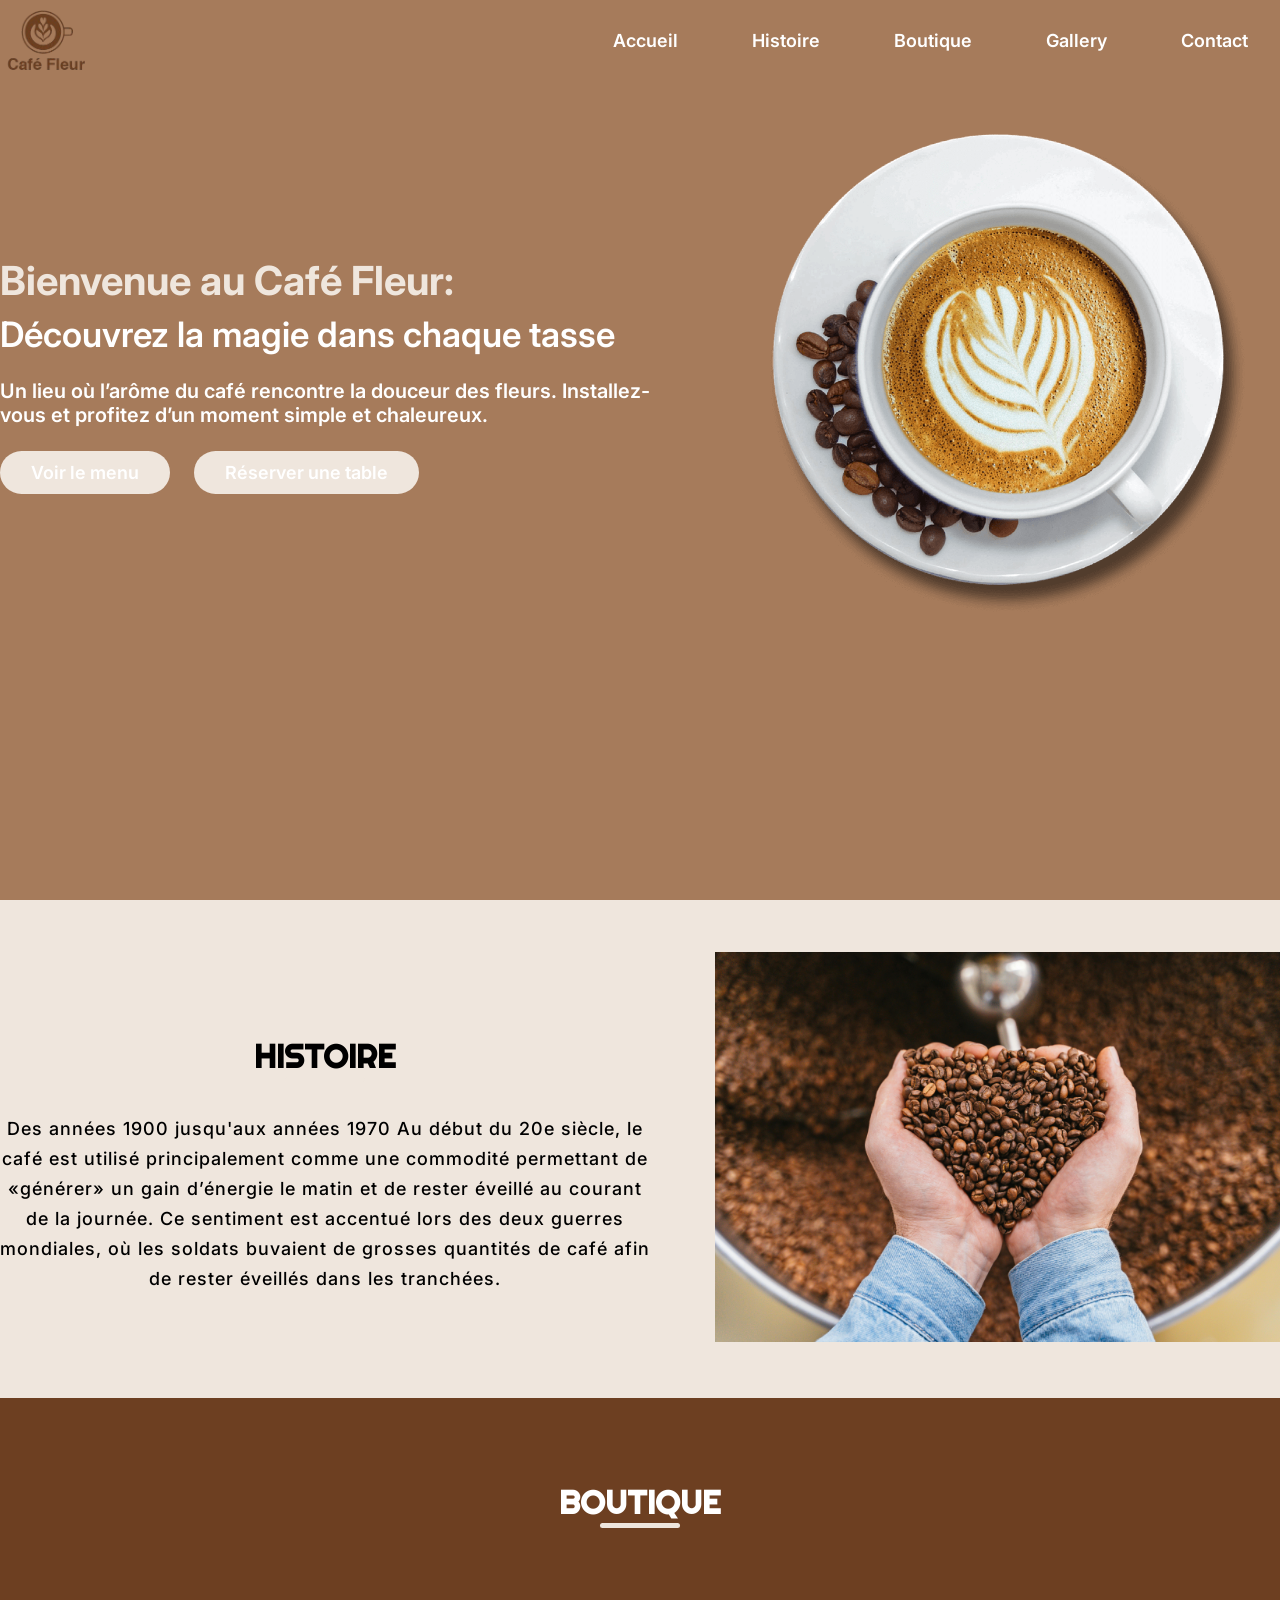
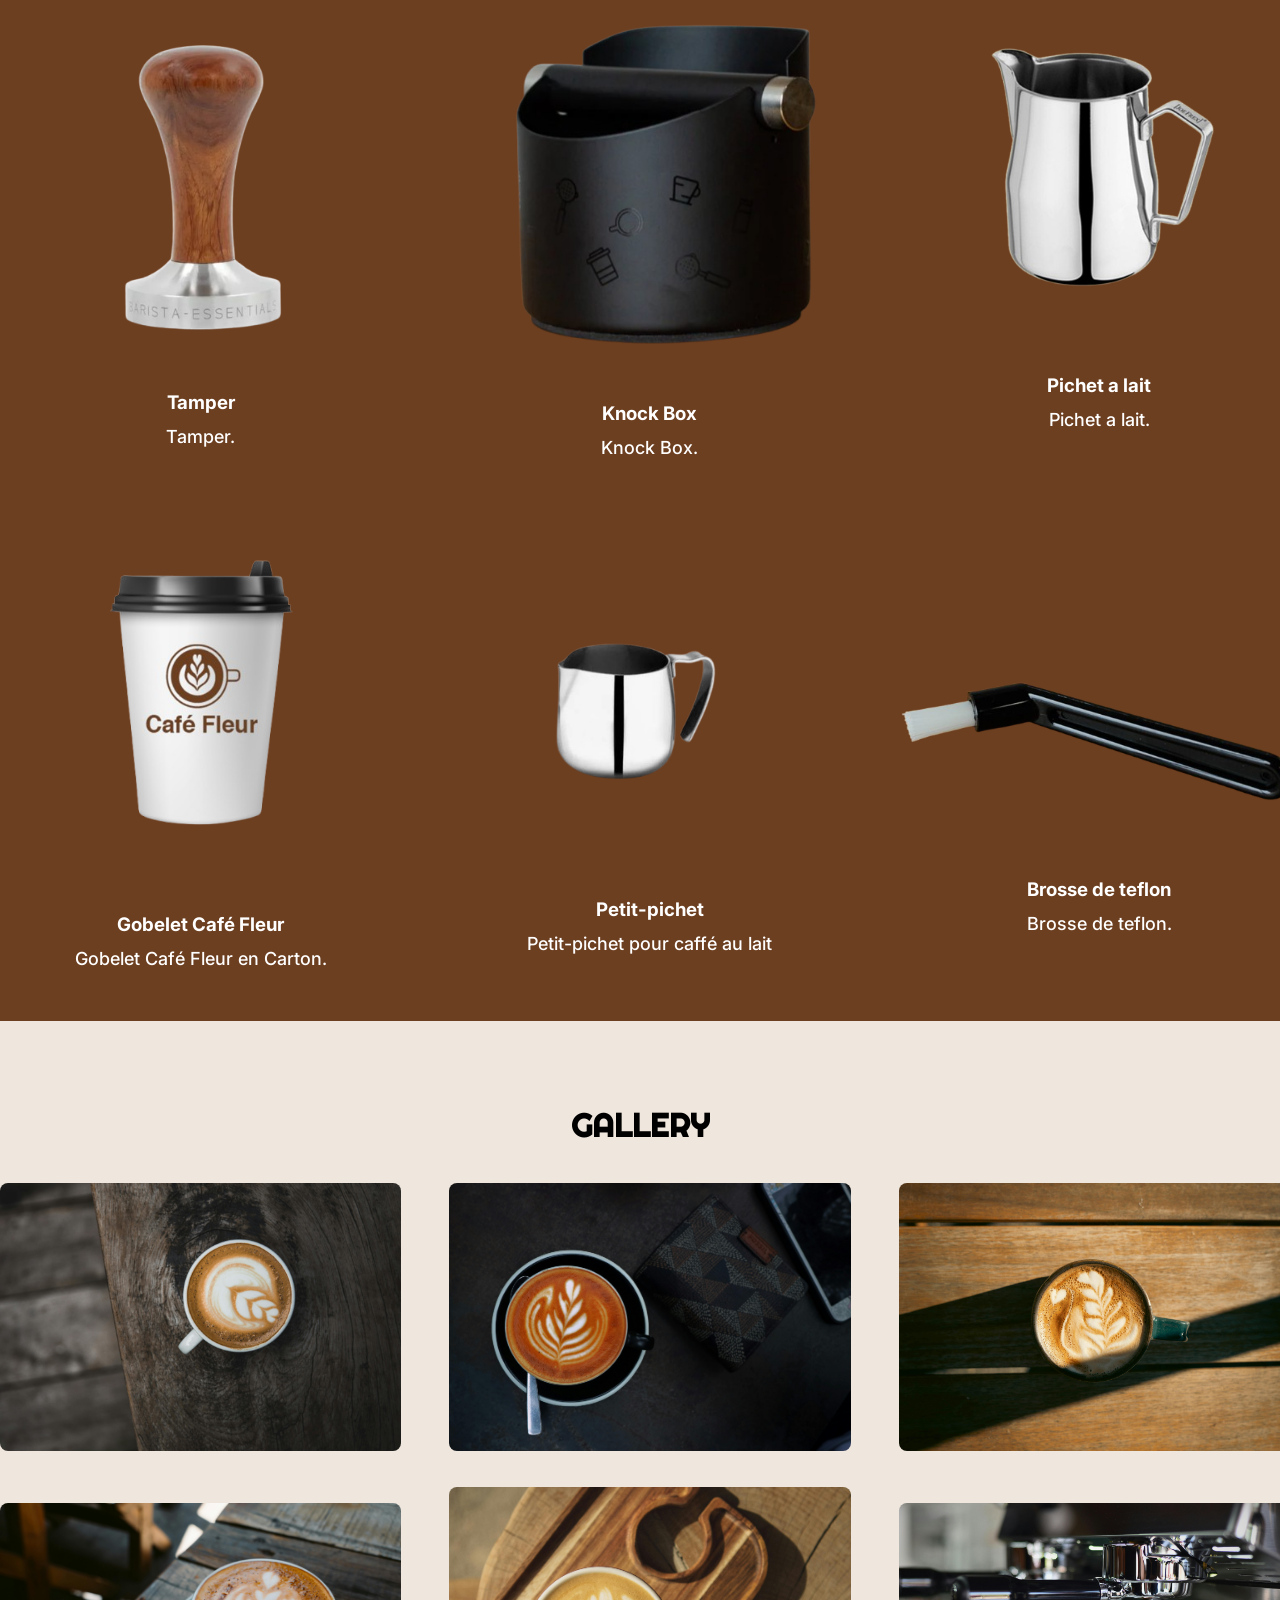
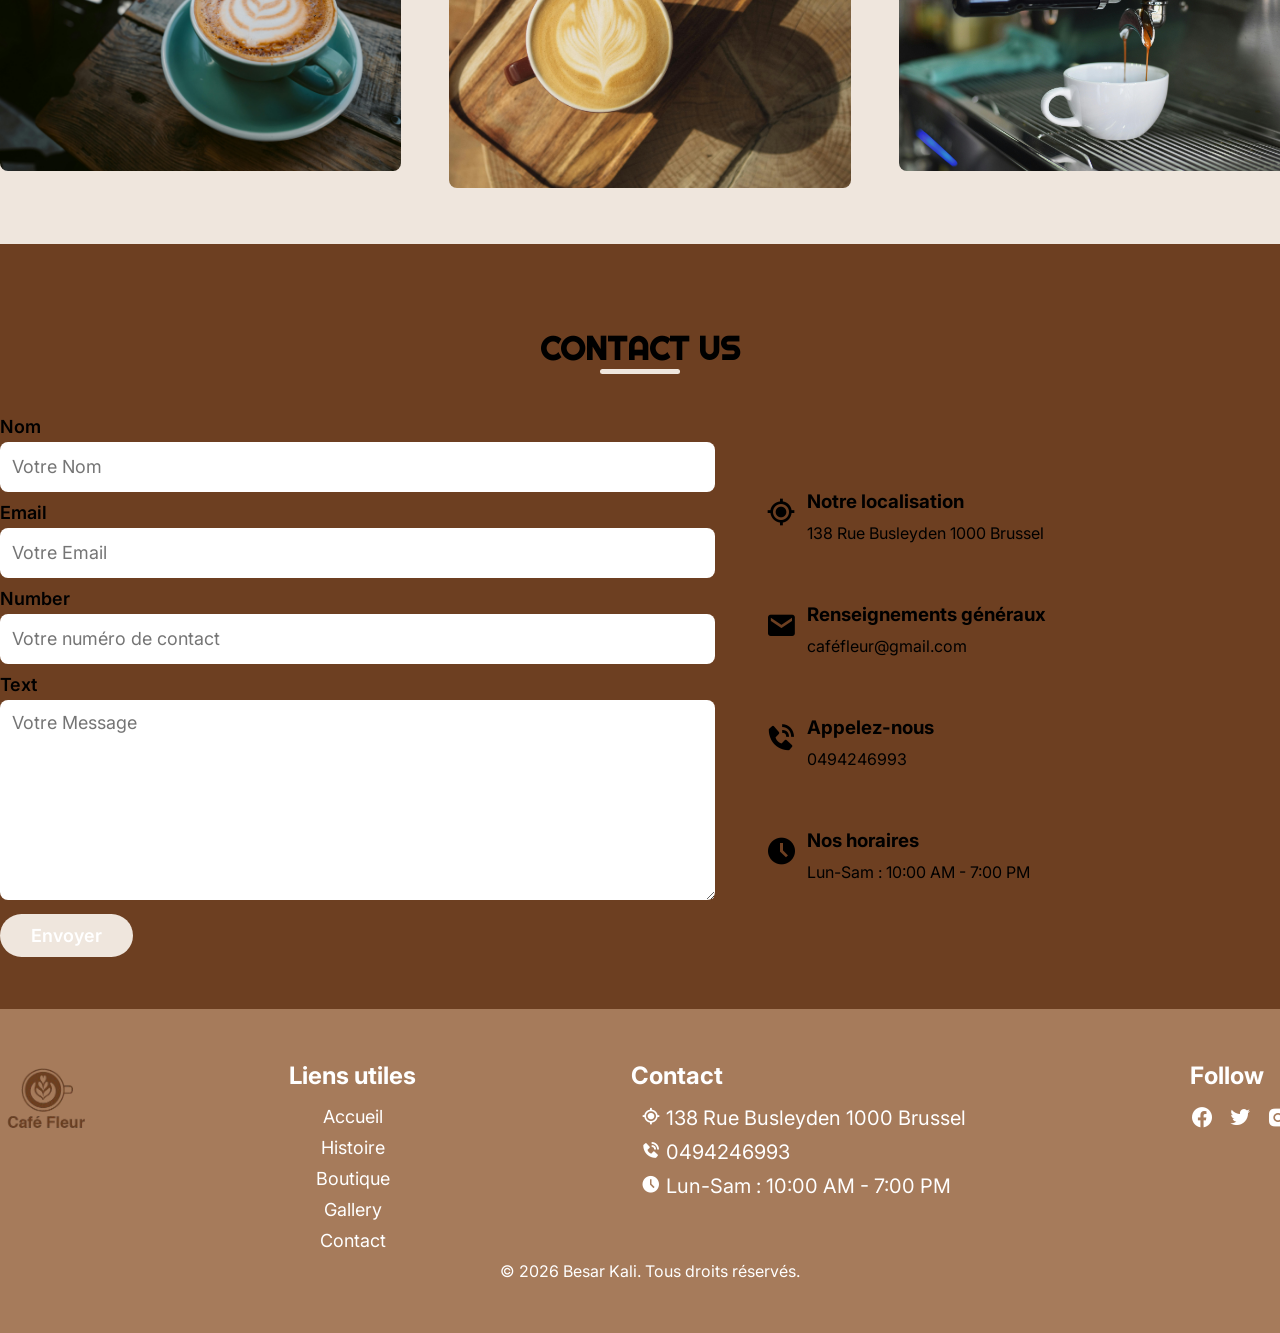
==== index.html @ 840a4462 "Mon premier commit" ====
<!DOCTYPE html>
<html lang="en">

<head>
    <meta charset="UTF-8">
    <meta name="viewport" content="width=device-width, initial-scale=1.0">
    <title>Café Fleur</title>
</head>
<link rel="stylesheet" href="style.css">
<!-- Box Icon Link -->
<link href='https://unpkg.com/boxicons@2.1.4/css/boxicons.min.css' rel='stylesheet'>
</head>

<body>
    <!-- Header & Navbar Section -->
    <header>
        <nav>
            <div class="nav_logo">
                <a href="index.html">
                    <img src="logo.png" alt="Coffee Logo">
                </a>
            </div>

            <input type="checkbox" id="click">
            <label for="click">
                <i class='menu_btn bx bx-menu'></i>
                <i class='close_btn bx bx-x-circle'></i>
            </label>

            <ul>
                <li><a href="index.html">Accueil</a></li>
                <li><a href="#about">Histoire</a></li>
                <li><a href="#service">Boutique</a></li>
                <li><a href="#gallery">Gallery</a></li>
                <li><a href="#contact">Contact</a></li>
            </ul>
        </nav>
    </header>

    <!-- Hero Section -->
    <section class="hero_section">
        <div class="section_container">
            <div class="hero_container">
                <div class="text_section">
                    <h2>Bienvenue au Café Fleur:</h2>
                    <h3>Découvrez la magie dans chaque tasse</h3>
                    <p>Un lieu où l’arôme du café rencontre la douceur des fleurs.
                        Installez-vous et profitez d’un moment simple et chaleureux.</p>

                    <div class="hero_section_button">
                        <a href="menucafefleur.pdf" class="button" target="_blank">
                            Voir le menu
                        </a>
                        <a href="reservation.html" class="button">Réserver une table</a>
                    </div>
                </div>

                <div class="imgae_section">
                    <img src="cofffee_image.png" alt="Coffee">
                </div>
            </div>
        </div>
    </section>

    <!-- About Us Section -->
    <section class="about_us" id="about">
        <div class="section_container">
            <div class="about_container">
                <div class="text_section">
                    <h2 class="section_title">Histoire</h2>
                    <p>
                        Des années 1900 jusqu'aux années 1970

                        Au début du 20e siècle, le café est utilisé principalement comme une commodité
                        permettant de «générer» un gain d’énergie le matin et de rester éveillé au courant de la
                        journée.
                        Ce sentiment est accentué lors des deux guerres mondiales,
                        où les soldats buvaient de grosses quantités de café afin de rester éveillés dans les tranchées.
                    </p>
                </div>

                <div class="image_section">
                    <img src="pexels1.jpg" alt="coffee">
                </div>
            </div>
        </div>
    </section>

    <!-- Services Section -->
    <section class="services" id="service">
        <h2 class="section_title">Boutique</h2>
        <div class="section_container">
            <div class="service_container">
                <div class="services_items">
                    <img src="2025-06-10_192406-removebg-preview.png" alt="Hot Beverages">
                    <div class="services_text">
                        <h3>Tamper</h3>
                        <p>Tamper.</p>
                    </div>
                </div>
                <div class="services_items">
                    <img src="2025-06-17_211222-removebg-preview (1).png" alt="Cold Beverages">
                    <div class="services_text">
                        <h3>Knock Box</h3>
                        <p>Knock Box.</p>
                    </div>
                </div>
                <div class="services_items">
                    <img src="2025-06-17_143156-removebg-preview.png" alt="Refreshment">
                    <div class="services_text">
                        <h3>Pichet a lait</h3>
                        <p>Pichet a lait.</p>
                    </div>
                </div>
                <div class="services_items">
                    <img src="2025-06-17_145118-removebg-preview.png" alt="Special Combos">
                    <div class="services_text">
                        <h3>Gobelet Café Fleur</h3>
                        <p>Gobelet Café Fleur en Carton.</p>
                    </div>
                </div>
                <div class="services_items">
                    <img src="2025-06-17_210335-removebg-preview.png" alt="Burger & French Fries">
                    <div class="services_text">
                        <h3>Petit-pichet</h3>
                        <p>Petit-pichet pour caffé au lait</p>
                    </div>
                </div>
                <div class="services_items">
                    <img src="2025-06-17_204748-removebg-preview.png" alt="Desserts">
                    <div class="services_text">
                        <h3>Brosse de teflon</h3>
                        <p>Brosse de teflon.</p>
                    </div>
                </div>
            </div>
        </div>
    </section>

    <!-- Gallery Section -->
    <section class="gallery" id="gallery">
        <h2 class="section_title">Gallery</h2>
        <div class="section_container">
            <div class="gallery_container">
                <div class="gallery_items">
                    <img src="gallery_1.jpg" alt="Gallery Image">
                </div>
                <div class="gallery_items">
                    <img src="gallery_2.jpg" alt="Gallery Image">
                </div>
                <div class="gallery_items">
                    <img src="gallery_3.jpg" alt="Gallery Image">
                </div>
                <div class="gallery_items">
                    <img src="gallery_4.jpg" alt="Gallery Image">
                </div>
                <div class="gallery_items">
                    <img src="gallery_5.jpg" alt="Gallery Image">
                </div>
                <div class="gallery_items">
                    <img src="gallery_6.jpg" alt="Gallery Image">
                </div>
            </div>
        </div>
    </section>

    <!-- Contact Section -->
    <section class="contact" id="contact">
        <h2 class="section_title">Contact Us</h2>
        <div class="section_container">
            <div class="contact_container">
                <div class="contact_form">
                    <form action="#">
                        <div class="field">
                            <label for="Name">Nom</label>
                            <input type="text" id="Name" placeholder="Votre Nom" required>
                        </div>
                        <div class="field">
                            <label for="email">Email</label>
                            <input type="text" id="email" placeholder="Votre Email" required>
                        </div>
                        <div class="field">
                            <label for="number">Number</label>
                            <input type="number" id="number" placeholder="Votre numéro de contact" required>
                        </div>
                        <div class="field">
                            <label for="textarea">Text</label>
                            <textarea name="textarea" id="textarea" placeholder="Votre Message"></textarea>
                        </div>

                        <button class="button" id="submit">Envoyer</button>
                    </form>
                </div>

                <div class="contact_text">
                    <div class="contact_items">
                        <i class='bx bx-current-location'></i>
                        <div class="contact_details">
                            <h3>Notre localisation</h3>
                            <p>138 Rue Busleyden 1000 Brussel</p>
                        </div>
                    </div>
                    <div class="contact_items">
                        <i class='bx bxs-envelope'></i>
                        <div class="contact_details">
                            <h3>Renseignements généraux</h3>
                            <p>caféfleur@gmail.com</p>
                        </div>
                    </div>
                    <div class="contact_items">
                        <i class='bx bxs-phone-call'></i>
                        <div class="contact_details">
                            <h3>Appelez-nous</h3>
                            <p>0494246993</p>
                        </div>
                    </div>
                    <div class="contact_items">
                        <i class='bx bxs-time-five'></i>
                        <div class="contact_details">
                            <h3>Nos horaires</h3>
                            <p>Lun-Sam : 10:00 AM - 7:00 PM</p>
                        </div>
                    </div>
                </div>
            </div>
        </div>
    </section>

    <!-- Footer Section -->
    <footer>
        <div class="section_container">
            <div class="footer_section">
                <div class="footer_logo">
                    <a href="index.html">
                        <img src="logo.png" alt="Coffee Logo">
                    </a>
                </div>

                <div class="useful_links">
                    <h3>Liens utiles</h3>
                    <ul>
                        <li><a href="index.html">Accueil</a></li>
                        <li><a href="#about">Histoire</a></li>
                        <li><a href="#service">Boutique</a></li>
                        <li><a href="#gallery">Gallery</a></li>
                        <li><a href="#contact">Contact</a></li>
                    </ul>
                </div>

                <div class="contact_us">
                    <h3>Contact</h3>
                    <ul>
                        <li><i class='bx bx-current-location'></i> <span>138 Rue Busleyden 1000 Brussel
                            </span></li>
                        <li><i class='bx bxs-phone-call'></i> <span>0494246993</span></li>
                        <li><i class='bx bxs-time-five'></i> <span>Lun-Sam : 10:00 AM - 7:00 PM</span></li>
                    </ul>
                </div>

                <div class="follow_us">
                    <h3>Follow</h3>
                    <i class='bx bxl-facebook-circle'></i>
                    <i class='bx bxl-twitter'></i>
                    <i class='bx bxl-instagram-alt'></i>
                </div>
            </div>
            <div class="copyright">
                <p>&copy; 2026 Besar Kali. Tous droits réservés.</p>
            </div>
        </div>
    </footer>
</body>

</html>
---- style.css ----
/* Google Fonts Link */
@import url('https://fonts.googleapis.com/css2?family=Inter:wght@100..900&family=Righteous&display=swap');

* {
    margin: 0;
    padding: 0;
    box-sizing: border-box;
    font-family: "Inter", sans-serif;
}

/* Defining Custome Variables */
:root {
    /* Colors */
    --primary-color: #a67b5b;
    --secondary-color: #efe6dd;

    /* Website Max-Width */
    --site-max-width: 1300px;
}

/* Setting for the whole website */
a {
    text-decoration: none;
}

ul li {
    list-style: none;
}

.button {
    padding: 8px 28px;
    border: 3px solid transparent;
    outline: none;
    cursor: pointer;
    border-radius: 50px;
    background: var(--secondary-color);
    color: #fff;
    font-size: 18px;
    font-weight: 600;
    transition: all 0.4s ease;
}

.button:hover {
    background: transparent;
    border: 3px solid #fff;
}

#submit:hover {
    border: 3px solid var(--primary-color);
    color: var(--primary-color);
}

.section_container {
    width: var(--site-max-width);
    margin: 0 auto;
}

.section_title {
    text-align: center;
    padding: 32px 0;
    font-size: 32px;
    font-family: "Righteous", sans-serif;
    text-transform: uppercase;
}

.section_title::after {
    content: '';
    width: 80px;
    background: var(--secondary-color);
    height: 5px;
    display: block;
    margin: auto;
    border-radius: 8px;
}

/* Styling for the header section */
header {
    position: fixed;
    top: 0;
    width: 100%;
    height: 80px;
    z-index: 1;
    background: var(--primary-color);
    display: flex;
    align-items: center;
    justify-content: center;
}

nav {
    width: var(--site-max-width);
    display: flex;
    justify-content: space-between;
    align-items: center;
}

nav .nav_logo a {
    display: flex;
    width: 75px;
    height: 75px;
}

nav ul {
    display: flex;
    gap: 10px;
}

nav ul li {
    padding: 12px 32px;
    border-radius: 50px;
    cursor: pointer;
}

nav ul li:hover {
    background-color: var(--secondary-color);
}

nav ul li a {
    font-size: 18px;
    font-weight: 600;
    color: #fff;
}

nav label {
    font-size: 32px;
    color: #fff;
    cursor: pointer;
}

label .menu_btn,
label .close_btn {
    display: none;
}

#click {
    display: none;
}

/* Hero Section */
.hero_section {
    margin-top: 80px;
    background: var(--primary-color);
    height: calc(100vh - 80px);
}

.hero_container {
    display: flex;
    justify-content: space-between;
    gap: 20px;
    align-items: center;
}

.hero_container .text_section h2 {
    font-size: 40px;
    color: var(--secondary-color);
}

.hero_container .text_section h3 {
    font-size: 35px;
    font-weight: 600;
    color: #fff;
    margin-top: 8px;
}

.hero_container .text_section p {
    font-size: 20px;
    font-weight: 600;
    color: #fff;
    margin: 24px 0;
}

.hero_container .text_section .hero_section_button {
    display: flex;
    gap: 24px;
}

.hero_container .imgae_section {
    max-width: 45%;
}

.hero_container .imgae_section img {
    width: 100%;
}

/* About Us Section */
.about_us {
    padding: 52px 0;
    background: #efe6dd;
}

.about_container {
    display: flex;
    justify-content: space-between;
    gap: 20px;
    align-items: center;
}

.about_container .text_section {
    max-width: 50%;
}

.about_container .text_section p {
    font-size: 18px;
    font-weight: 500;
    letter-spacing: 1px;
    line-height: 30px;
    text-align: center;
}

.about_container .image_section {
    max-width: 45%;
}

.about_container .image_section img {
    width: 100%;
}

/* Services Section */
.services {
    background: #6d3f21;
    color: #fff;
    padding: 52px 0;
}

.services .service_container {
    display: flex;
    justify-content: space-between;
    gap: 32px;
    align-items: center;
    flex-wrap: wrap;
}

.section_container .services_items img {
    width: 100%;
}

.section_container .services_items {
    width: calc(100% / 3 - 32px);
}

.services_items .services_text {
    text-align: center;
}

.services_items .services_text h3 {
    margin: 12px 0;
}

.services_items .services_text p {
    font-size: 18px;
    font-weight: 500;
}

/* Gallery Section */
.gallery {
    background: #efe6dd;
    padding: 52px 0;
}

.gallery .gallery_container {
    display: flex;
    justify-content: space-between;
    gap: 32px;
    align-items: center;
    flex-wrap: wrap;
}

.gallery .gallery_container img {
    width: 100%;
    border-radius: 8px;
}

.gallery_container .gallery_items {
    width: calc(100% / 3 - 32px);
}

/* Contact Section */
.contact {
    background: #6d3f21;
    padding: 52px 0;
}

.contact_container {
    display: flex;
    gap: 50px;
    align-items: center;
}

.contact_container .contact_form {
    max-width: 55%;
    width: 100%;
}

.contact_container .contact_form .field {
    margin: 10px 0;
}

.contact_container .contact_form .field label {
    display: block;
    font-size: 18px;
    font-weight: 600;
    margin-bottom: 5px;
}

.contact_container .contact_form .field input {
    width: 100%;
    height: 50px;
    padding: 0 12px;
    font-size: 18px;
    border-radius: 8px;
    outline: none;
    border: none;
}

.contact_container .contact_form textarea {
    width: 100%;
    height: 200px;
    padding: 12px;
    font-size: 18px;
    border-radius: 8px;
    outline: none;
    border: none;
}

.contact_text .contact_items {
    display: flex;
    align-items: center;
    gap: 10px;
    margin: 50px 0;
}

.contact_text .contact_items i {
    font-size: 32px;
}

.contact_items .contact_details h3 {
    margin: 10px 0;
}

/* Footer Section */
footer {
    background: #a67b5b;
    color: #fff;
    padding: 52px 0;
}

.footer_section {
    display: flex;
    justify-content: space-between;
}

.footer_section h3 {
    font-size: 24px;
    margin-bottom: 16px;
}

.footer_section .footer_logo a {
    display: flex;
    width: 75px;
    height: 75px;
}

.footer_section .useful_links {
    text-align: center;
}

.footer_section .useful_links ul li {
    margin: 10px 0;
}

.footer_section .useful_links ul li a {
    color: #fff;
    font-size: 18px;
}

.footer_section .useful_links ul li a:hover {
    text-decoration: underline;
}

.footer_section .contact_us ul li {
    margin: 10px;
    font-size: 20px;
}

.footer_section .follow_us i {
    font-size: 24px;
    margin-right: 10px;
    cursor: pointer;
    transition: all 0.3s ease;
}

.footer_section .follow_us i:hover {
    transform: scale(1.3);
}

.copyright {
    display: flex;
    justify-content: center;
}


/* Media Query */

@media screen and (max-width: 1024px) {
    .section_container {
        width: 100%;
        padding: 0 5%;
    }

    nav {
        padding: 0 24px;
    }

    label .menu_btn {
        display: block;
    }

    nav ul {
        display: block;
        background-color: #fff;
        position: absolute;
        top: 80px;
        left: -100%;
        width: 100%;
        height: 100vh;
        text-align: center;
        transition: all 0.4s ease;
    }

    #click:checked~ul {
        left: 0;
    }

    #click:checked~label .close_btn {
        display: block;
    }

    #click:checked~label .menu_btn {
        display: none;
    }

    nav ul li {
        display: block;
        padding: 8px 12px;
        width: 48%;
        margin: 24px auto;
    }

    nav ul li a {
        color: #1b1b1b;
    }

    .hero_container {
        flex-direction: column-reverse;
        align-items: center;
        padding-bottom: 32px;
    }

    .hero_container .imgae_section img {
        width: 80%;
        align-items: center;
    }

    .hero_container .text_section {
        max-width: 100%;
    }

    .about_container {
        flex-direction: column;
    }

    .about_container .text_section {
        max-width: 100%;
    }

    .about_container .text_section p {
        text-align: justify;
    }

    .section_container .services_items {
        width: calc(100% / 2 - 32px);
    }

    .why_us .why_container {
        flex-direction: column;
    }

    .why_container .why_items {
        width: 100%;
    }

    .gallery_container .gallery_items {
        width: calc(100% / 2 - 32px);
    }

    .contact_container {
        flex-direction: column-reverse;
    }

    .contact_text .contact_items {
        margin: 10px 0;
    }

    .contact_container .contact_form {
        max-width: 100%;
    }

    .footer_section {
        flex-direction: column;
        gap: 24px;
    }

    .footer_section .useful_links {
        text-align: start;
    }
}

@media screen and (max-width: 426px) {
    nav {
        padding: 0 14px;
    }

    .hero_section {
        height: calc(80vh - 80px);
    }

    .hero_container .text_section h2 {
        font-size: 32px;
    }

    .hero_container .text_section h3 {
        font-size: 28px;
    }

    .button {
        padding: 8px 16px;
        font-size: 14px;
    }

    .section_container .services_items {
        width: 100%;
    }

    .gallery_container .gallery_items {
        width: 100%;
    }
}
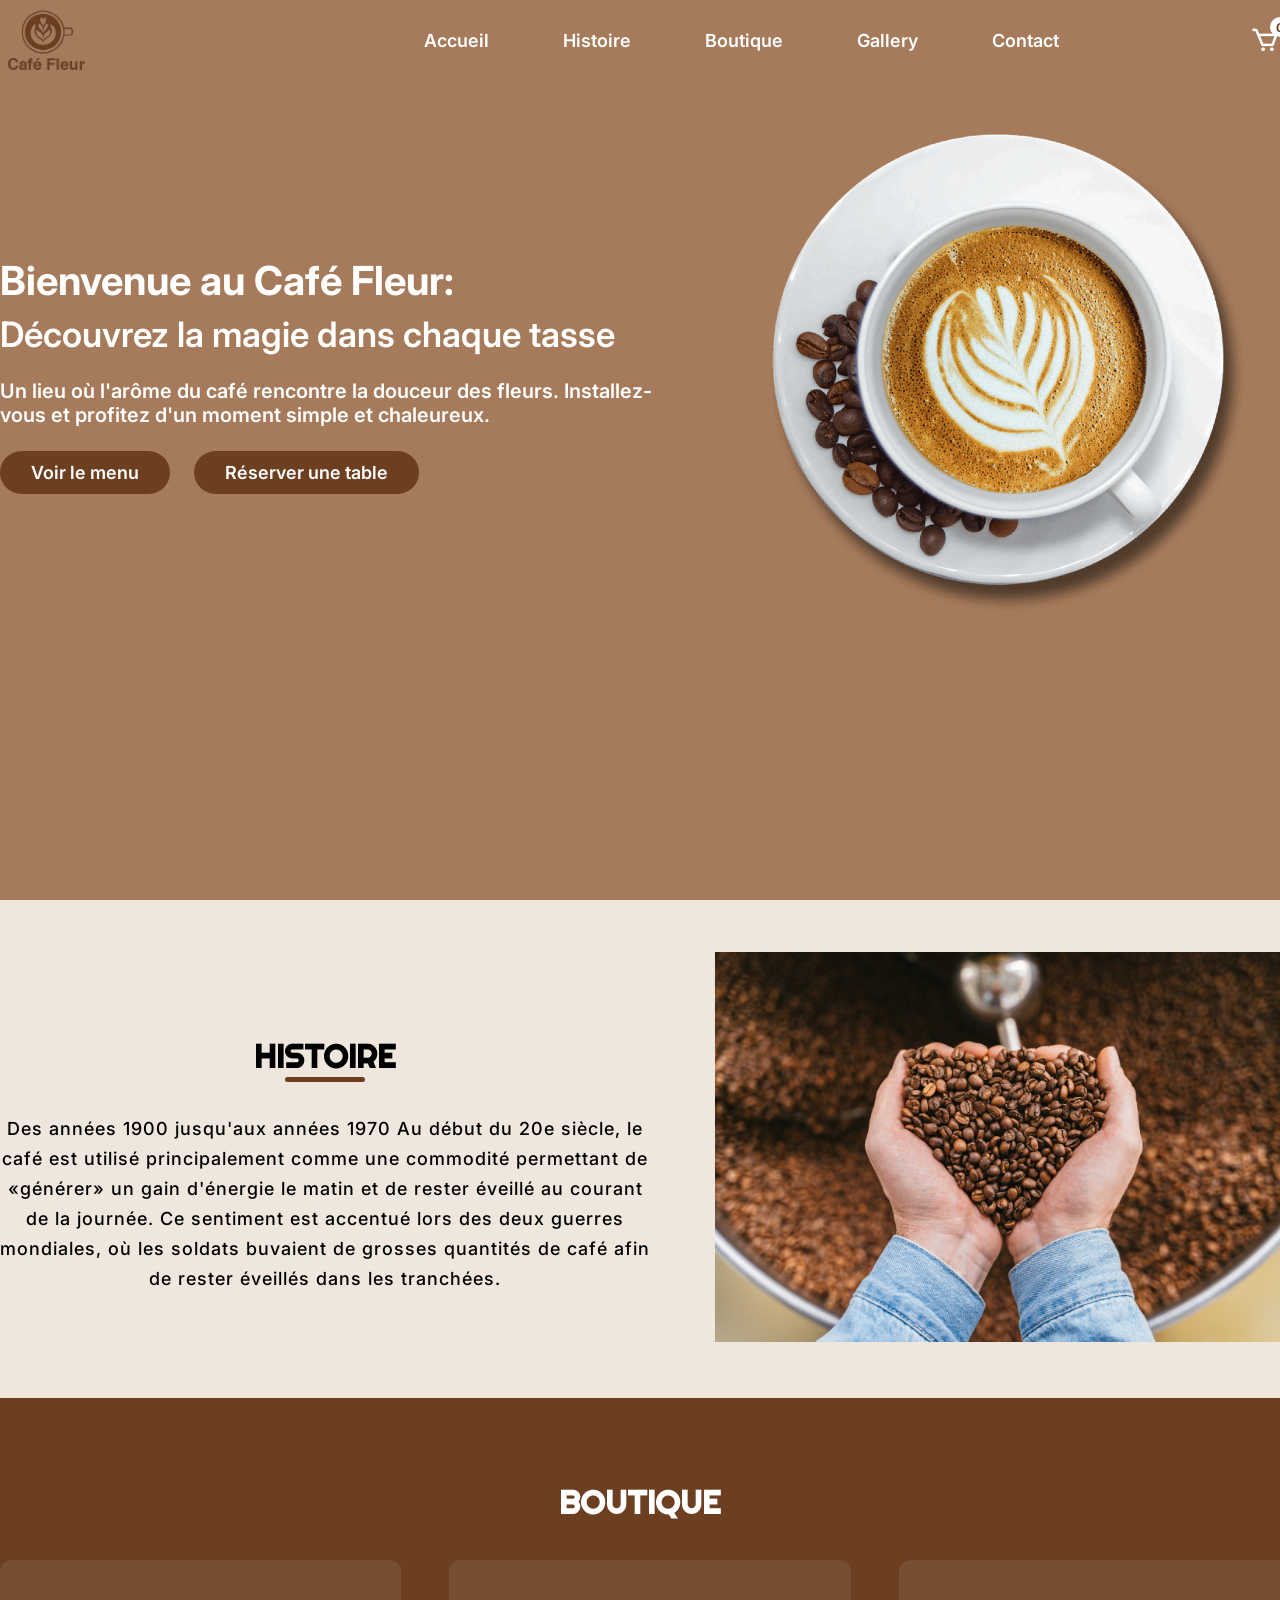
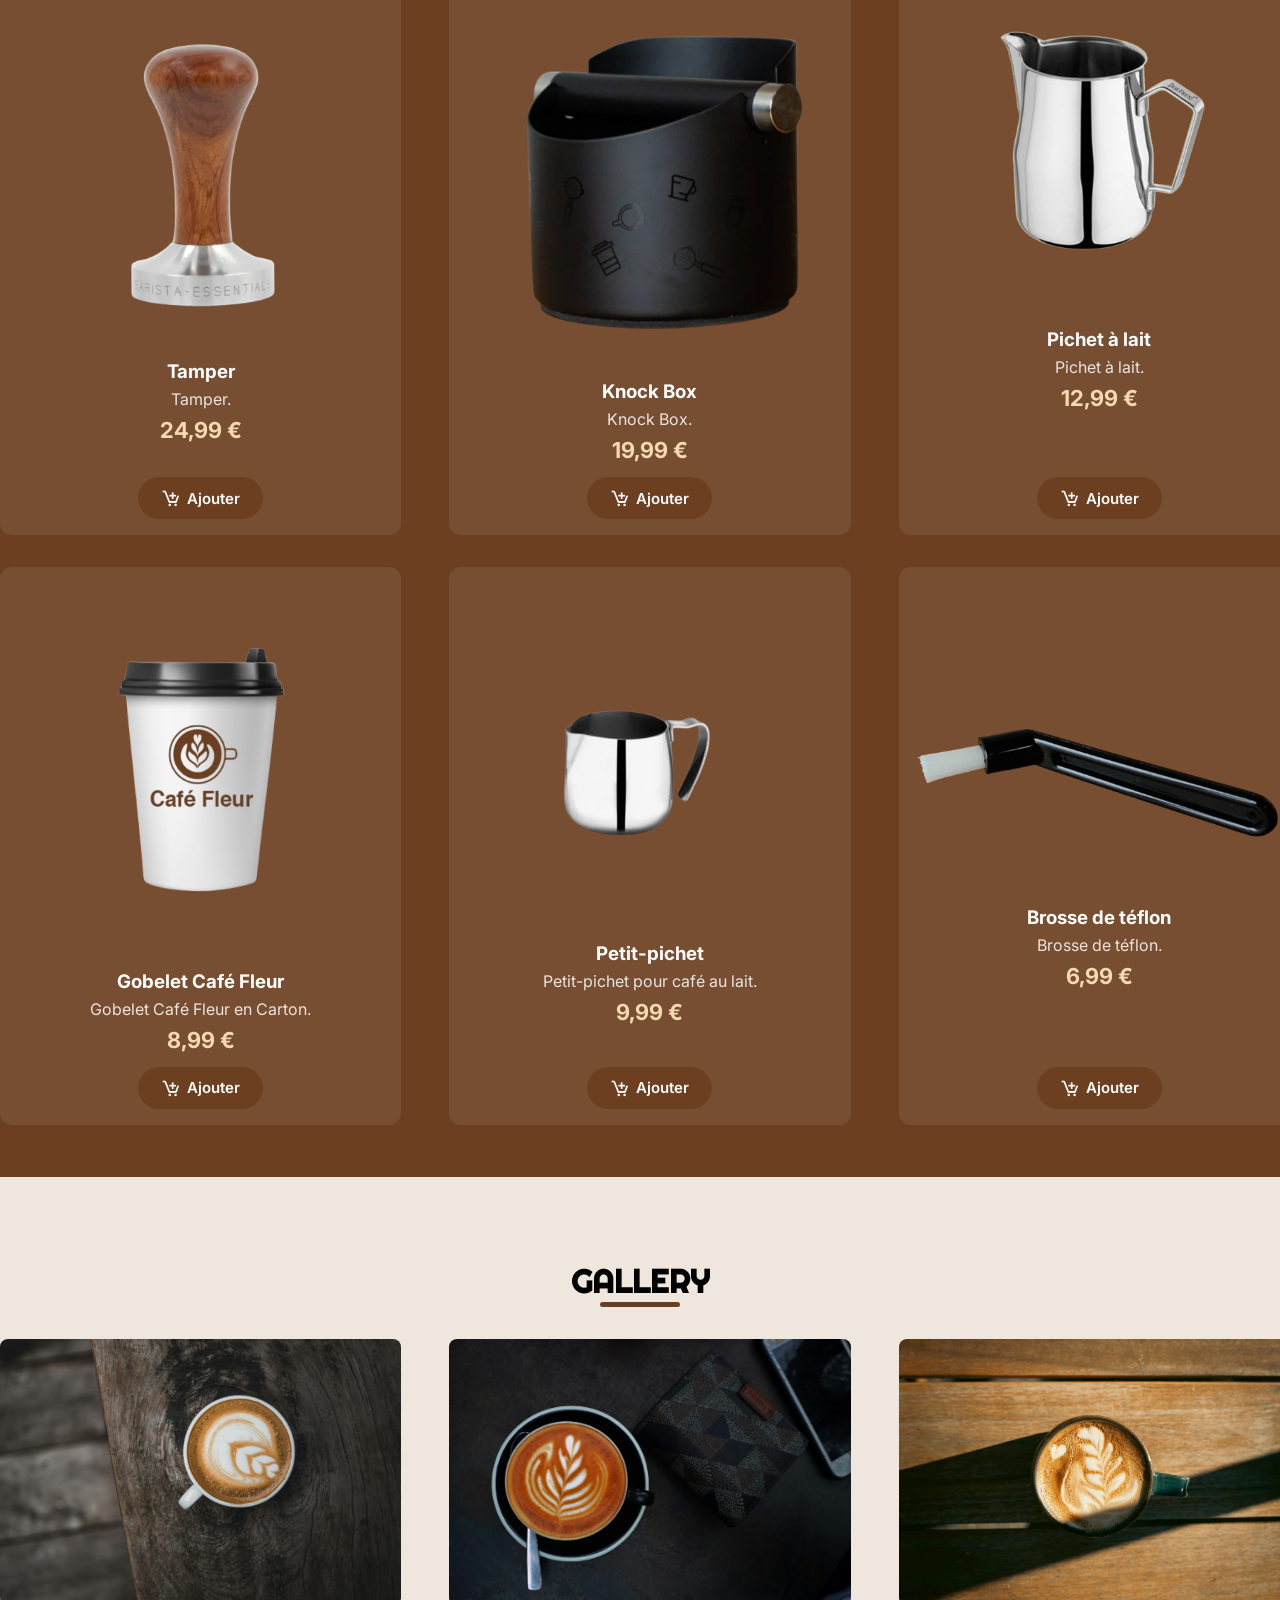
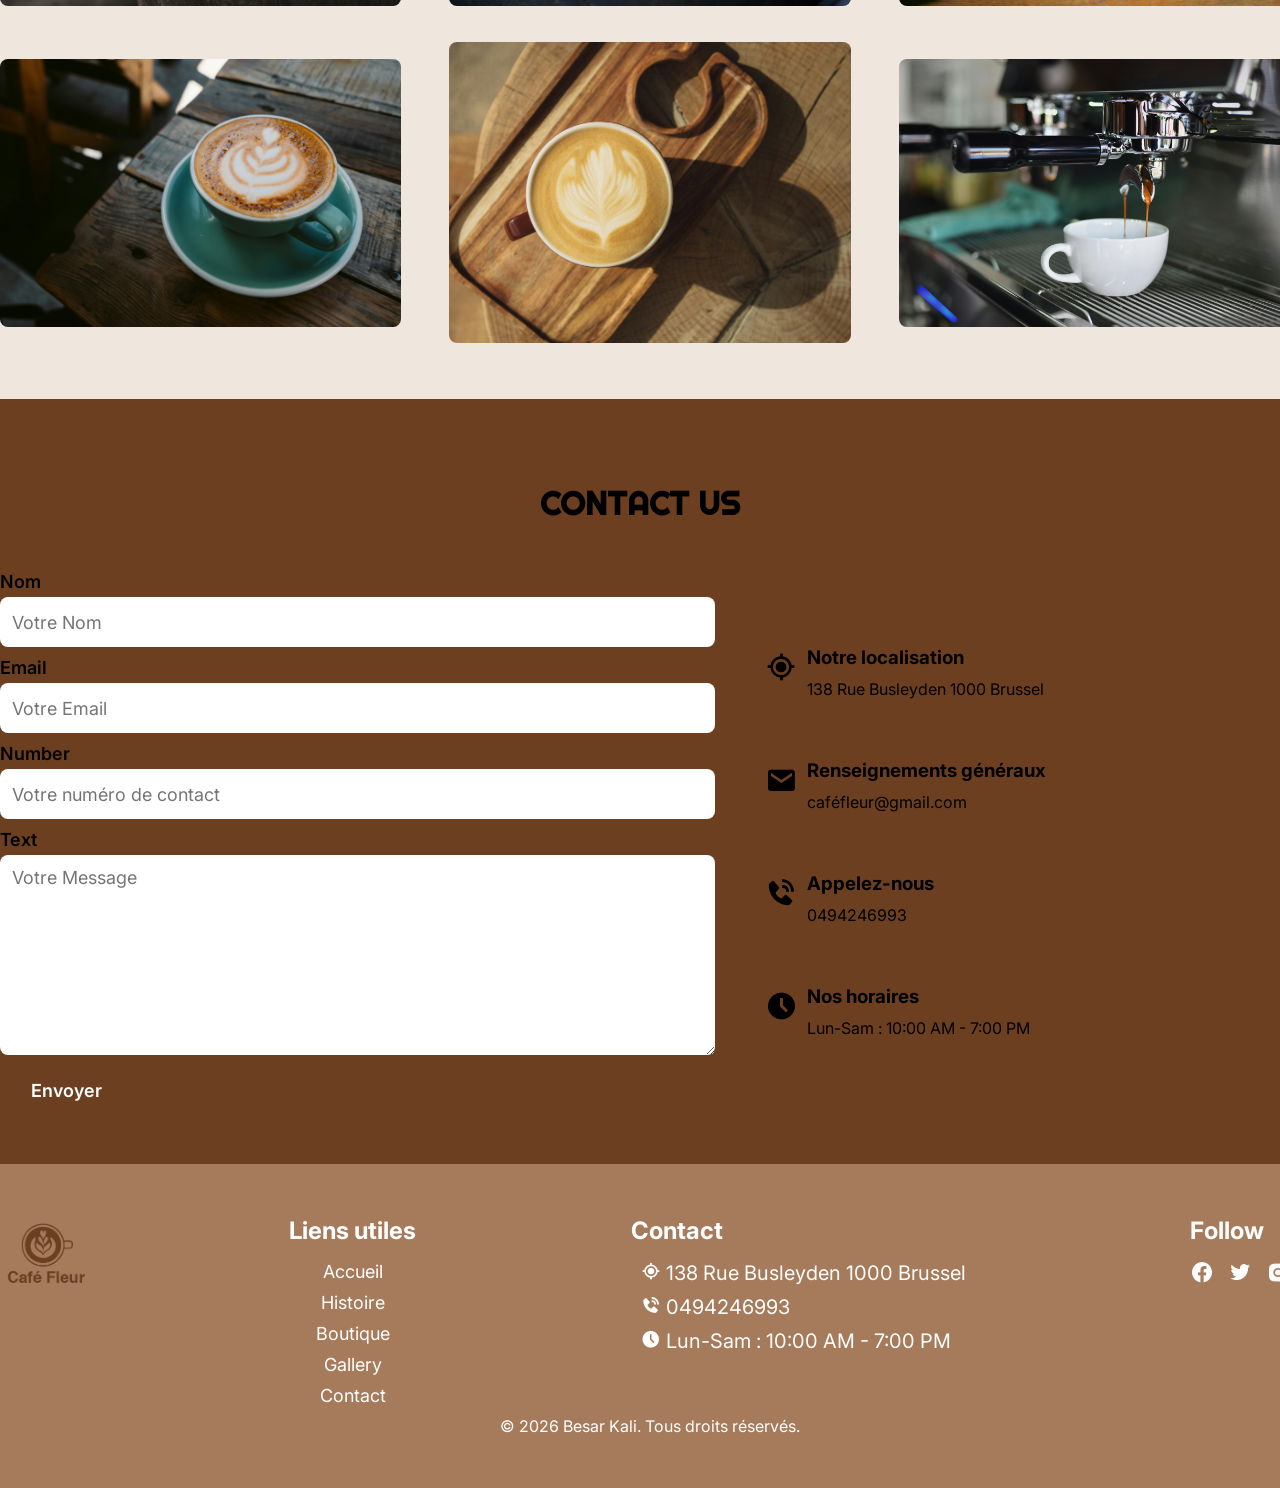
==== commit 9ea3c27b: "Mise a jour globale de design et des pages de reservation" ====
--- a/index.html
+++ b/index.html
@@ -34,8 +34,33 @@
                 <li><a href="#gallery">Gallery</a></li>
                 <li><a href="#contact">Contact</a></li>
             </ul>
+
+            <!-- Cart Icon in Navbar -->
+            <div class="cart_icon" onclick="toggleCart()">
+                <i class='bx bx-cart'></i>
+                <span class="cart_count" id="cart_count">0</span>
+            </div>
         </nav>
     </header>
+
+    <!-- Cart Sidebar -->
+    <div class="cart_sidebar" id="cart_sidebar">
+        <div class="cart_header">
+            <h3>🛒 Mon Panier</h3>
+            <i class='bx bx-x close_cart' onclick="toggleCart()"></i>
+        </div>
+        <div class="cart_items" id="cart_items">
+            <p class="empty_cart">Votre panier est vide.</p>
+        </div>
+        <div class="cart_footer">
+            <div class="cart_total">
+                <span>Total :</span>
+                <span id="cart_total">0,00 €</span>
+            </div>
+            <button class="button cart_checkout">Commander</button>
+        </div>
+    </div>
+    <div class="cart_overlay" id="cart_overlay" onclick="toggleCart()"></div>
 
     <!-- Hero Section -->
     <section class="hero_section">
@@ -44,8 +69,8 @@
                 <div class="text_section">
                     <h2>Bienvenue au Café Fleur:</h2>
                     <h3>Découvrez la magie dans chaque tasse</h3>
-                    <p>Un lieu où l’arôme du café rencontre la douceur des fleurs.
-                        Installez-vous et profitez d’un moment simple et chaleureux.</p>
+                    <p>Un lieu où l'arôme du café rencontre la douceur des fleurs.
+                        Installez-vous et profitez d'un moment simple et chaleureux.</p>
 
                     <div class="hero_section_button">
                         <a href="menucafefleur.pdf" class="button" target="_blank">
@@ -72,7 +97,7 @@
                         Des années 1900 jusqu'aux années 1970
 
                         Au début du 20e siècle, le café est utilisé principalement comme une commodité
-                        permettant de «générer» un gain d’énergie le matin et de rester éveillé au courant de la
+                        permettant de «générer» un gain d'énergie le matin et de rester éveillé au courant de la
                         journée.
                         Ce sentiment est accentué lors des deux guerres mondiales,
                         où les soldats buvaient de grosses quantités de café afin de rester éveillés dans les tranchées.
@@ -95,42 +120,66 @@
                     <img src="2025-06-10_192406-removebg-preview.png" alt="Hot Beverages">
                     <div class="services_text">
                         <h3>Tamper</h3>
-                        <p>Tamper.</p>
+                        <p class="product_desc">Tamper.</p>
+                        <p class="product_price">24,99 €</p>
+                        <button class="button add_to_cart" onclick="addToCart('Tamper', 24.99)">
+                            <i class='bx bx-cart-add'></i> Ajouter
+                        </button>
                     </div>
                 </div>
                 <div class="services_items">
                     <img src="2025-06-17_211222-removebg-preview (1).png" alt="Cold Beverages">
                     <div class="services_text">
                         <h3>Knock Box</h3>
-                        <p>Knock Box.</p>
+                        <p class="product_desc">Knock Box.</p>
+                        <p class="product_price">19,99 €</p>
+                        <button class="button add_to_cart" onclick="addToCart('Knock Box', 19.99)">
+                            <i class='bx bx-cart-add'></i> Ajouter
+                        </button>
                     </div>
                 </div>
                 <div class="services_items">
                     <img src="2025-06-17_143156-removebg-preview.png" alt="Refreshment">
                     <div class="services_text">
-                        <h3>Pichet a lait</h3>
-                        <p>Pichet a lait.</p>
+                        <h3>Pichet à lait</h3>
+                        <p class="product_desc">Pichet à lait.</p>
+                        <p class="product_price">12,99 €</p>
+                        <button class="button add_to_cart" onclick="addToCart('Pichet à lait', 12.99)">
+                            <i class='bx bx-cart-add'></i> Ajouter
+                        </button>
                     </div>
                 </div>
                 <div class="services_items">
                     <img src="2025-06-17_145118-removebg-preview.png" alt="Special Combos">
                     <div class="services_text">
                         <h3>Gobelet Café Fleur</h3>
-                        <p>Gobelet Café Fleur en Carton.</p>
+                        <p class="product_desc">Gobelet Café Fleur en Carton.</p>
+                        <p class="product_price">8,99 €</p>
+                        <button class="button add_to_cart" onclick="addToCart('Gobelet Café Fleur', 8.99)">
+                            <i class='bx bx-cart-add'></i> Ajouter
+                        </button>
                     </div>
                 </div>
                 <div class="services_items">
                     <img src="2025-06-17_210335-removebg-preview.png" alt="Burger & French Fries">
                     <div class="services_text">
                         <h3>Petit-pichet</h3>
-                        <p>Petit-pichet pour caffé au lait</p>
+                        <p class="product_desc">Petit-pichet pour café au lait.</p>
+                        <p class="product_price">9,99 €</p>
+                        <button class="button add_to_cart" onclick="addToCart('Petit-pichet', 9.99)">
+                            <i class='bx bx-cart-add'></i> Ajouter
+                        </button>
                     </div>
                 </div>
                 <div class="services_items">
                     <img src="2025-06-17_204748-removebg-preview.png" alt="Desserts">
                     <div class="services_text">
-                        <h3>Brosse de teflon</h3>
-                        <p>Brosse de teflon.</p>
+                        <h3>Brosse de téflon</h3>
+                        <p class="product_desc">Brosse de téflon.</p>
+                        <p class="product_price">6,99 €</p>
+                        <button class="button add_to_cart" onclick="addToCart('Brosse de téflon', 6.99)">
+                            <i class='bx bx-cart-add'></i> Ajouter
+                        </button>
                     </div>
                 </div>
             </div>
@@ -269,6 +318,81 @@
             </div>
         </div>
     </footer>
+
+    <script>
+        let cart = [];
+
+        function addToCart(name, price) {
+            const existing = cart.find(item => item.name === name);
+            if (existing) {
+                existing.qty++;
+            } else {
+                cart.push({ name, price, qty: 1 });
+            }
+            updateCart();
+            openCart();
+        }
+
+        function removeFromCart(name) {
+            cart = cart.filter(item => item.name !== name);
+            updateCart();
+        }
+
+        function changeQty(name, delta) {
+            const item = cart.find(i => i.name === name);
+            if (item) {
+                item.qty += delta;
+                if (item.qty <= 0) removeFromCart(name);
+                else updateCart();
+            }
+        }
+
+        function updateCart() {
+            const cartItems = document.getElementById('cart_items');
+            const cartCount = document.getElementById('cart_count');
+            const cartTotal = document.getElementById('cart_total');
+
+            const totalQty = cart.reduce((sum, i) => sum + i.qty, 0);
+            const totalPrice = cart.reduce((sum, i) => sum + i.price * i.qty, 0);
+
+            cartCount.textContent = totalQty;
+            cartTotal.textContent = totalPrice.toFixed(2).replace('.', ',') + ' €';
+
+            if (cart.length === 0) {
+                cartItems.innerHTML = '<p class="empty_cart">Votre panier est vide.</p>';
+                return;
+            }
+
+            cartItems.innerHTML = cart.map(item => `
+                <div class="cart_item">
+                    <div class="cart_item_info">
+                        <span class="cart_item_name">${item.name}</span>
+                        <span class="cart_item_price">${(item.price * item.qty).toFixed(2).replace('.', ',')} €</span>
+                    </div>
+                    <div class="cart_item_controls">
+                        <button onclick="changeQty('${item.name}', -1)">−</button>
+                        <span>${item.qty}</span>
+                        <button onclick="changeQty('${item.name}', 1)">+</button>
+                        <i class='bx bx-trash' onclick="removeFromCart('${item.name}')"></i>
+                    </div>
+                </div>
+            `).join('');
+        }
+
+        function toggleCart() {
+            const sidebar = document.getElementById('cart_sidebar');
+            const overlay = document.getElementById('cart_overlay');
+            sidebar.classList.toggle('open');
+            overlay.classList.toggle('open');
+        }
+
+        function openCart() {
+            const sidebar = document.getElementById('cart_sidebar');
+            const overlay = document.getElementById('cart_overlay');
+            sidebar.classList.add('open');
+            overlay.classList.add('open');
+        }
+    </script>
 </body>
 
-</html>+</html>
--- a/style.css
+++ b/style.css
@@ -12,7 +12,7 @@
 :root {
     /* Colors */
     --primary-color: #a67b5b;
-    --secondary-color: #efe6dd;
+    --secondary-color: #6D3F21;
 
     /* Website Max-Width */
     --site-max-width: 1300px;
@@ -79,7 +79,7 @@
     top: 0;
     width: 100%;
     height: 80px;
-    z-index: 1;
+    z-index: 100;
     background: var(--primary-color);
     display: flex;
     align-items: center;
@@ -133,6 +133,193 @@
 
 #click {
     display: none;
+}
+
+/* Cart Icon in Navbar */
+.cart_icon {
+    position: relative;
+    cursor: pointer;
+    color: #fff;
+    font-size: 30px;
+    display: flex;
+    align-items: center;
+}
+
+.cart_icon .cart_count {
+    position: absolute;
+    top: -8px;
+    right: -10px;
+    background: #fff;
+    color: var(--secondary-color);
+    font-size: 12px;
+    font-weight: 700;
+    width: 20px;
+    height: 20px;
+    border-radius: 50%;
+    display: flex;
+    align-items: center;
+    justify-content: center;
+}
+
+/* Cart Sidebar */
+.cart_sidebar {
+    position: fixed;
+    top: 0;
+    right: -420px;
+    width: 400px;
+    height: 100vh;
+    background: #fff;
+    z-index: 999;
+    box-shadow: -4px 0 20px rgba(0,0,0,0.15);
+    display: flex;
+    flex-direction: column;
+    transition: right 0.4s ease;
+}
+
+.cart_sidebar.open {
+    right: 0;
+}
+
+.cart_overlay {
+    display: none;
+    position: fixed;
+    inset: 0;
+    background: rgba(0,0,0,0.4);
+    z-index: 998;
+}
+
+.cart_overlay.open {
+    display: block;
+}
+
+.cart_header {
+    display: flex;
+    justify-content: space-between;
+    align-items: center;
+    padding: 20px 24px;
+    background: var(--secondary-color);
+    color: #fff;
+}
+
+.cart_header h3 {
+    font-size: 22px;
+}
+
+.cart_header .close_cart {
+    font-size: 28px;
+    cursor: pointer;
+    transition: transform 0.3s ease;
+}
+
+.cart_header .close_cart:hover {
+    transform: rotate(90deg);
+}
+
+.cart_items {
+    flex: 1;
+    overflow-y: auto;
+    padding: 16px 24px;
+}
+
+.empty_cart {
+    text-align: center;
+    color: #aaa;
+    margin-top: 40px;
+    font-size: 16px;
+}
+
+.cart_item {
+    border-bottom: 1px solid #eee;
+    padding: 12px 0;
+}
+
+.cart_item_info {
+    display: flex;
+    justify-content: space-between;
+    margin-bottom: 8px;
+}
+
+.cart_item_name {
+    font-weight: 600;
+    font-size: 16px;
+    color: #333;
+}
+
+.cart_item_price {
+    font-weight: 700;
+    color: var(--secondary-color);
+}
+
+.cart_item_controls {
+    display: flex;
+    align-items: center;
+    gap: 12px;
+}
+
+.cart_item_controls button {
+    width: 30px;
+    height: 30px;
+    border-radius: 50%;
+    border: 2px solid var(--secondary-color);
+    background: transparent;
+    color: var(--secondary-color);
+    font-size: 18px;
+    cursor: pointer;
+    display: flex;
+    align-items: center;
+    justify-content: center;
+    font-weight: 700;
+    transition: all 0.2s ease;
+}
+
+.cart_item_controls button:hover {
+    background: var(--secondary-color);
+    color: #fff;
+}
+
+.cart_item_controls span {
+    font-weight: 700;
+    font-size: 16px;
+    min-width: 20px;
+    text-align: center;
+}
+
+.cart_item_controls .bx-trash {
+    font-size: 20px;
+    color: #e74c3c;
+    cursor: pointer;
+    margin-left: auto;
+    transition: transform 0.2s ease;
+}
+
+.cart_item_controls .bx-trash:hover {
+    transform: scale(1.2);
+}
+
+.cart_footer {
+    padding: 20px 24px;
+    border-top: 2px solid #eee;
+    background: #faf7f5;
+}
+
+.cart_total {
+    display: flex;
+    justify-content: space-between;
+    font-size: 20px;
+    font-weight: 700;
+    margin-bottom: 16px;
+    color: #333;
+}
+
+.cart_total span:last-child {
+    color: var(--secondary-color);
+}
+
+.cart_checkout {
+    width: 100%;
+    padding: 12px;
+    font-size: 18px;
+    text-align: center;
 }
 
 /* Hero Section */
@@ -151,7 +338,7 @@
 
 .hero_container .text_section h2 {
     font-size: 40px;
-    color: var(--secondary-color);
+    color: #fff;
 }
 
 .hero_container .text_section h3 {
@@ -225,7 +412,7 @@
     display: flex;
     justify-content: space-between;
     gap: 32px;
-    align-items: center;
+    align-items: stretch;
     flex-wrap: wrap;
 }
 
@@ -235,19 +422,56 @@
 
 .section_container .services_items {
     width: calc(100% / 3 - 32px);
+    background: rgba(255,255,255,0.08);
+    border-radius: 12px;
+    padding: 16px;
+    display: flex;
+    flex-direction: column;
+    transition: transform 0.3s ease, background 0.3s ease;
+}
+
+.section_container .services_items:hover {
+    transform: translateY(-4px);
+    background: rgba(255,255,255,0.14);
 }
 
 .services_items .services_text {
     text-align: center;
+    flex: 1;
+    display: flex;
+    flex-direction: column;
+    align-items: center;
 }
 
 .services_items .services_text h3 {
-    margin: 12px 0;
-}
-
-.services_items .services_text p {
-    font-size: 18px;
-    font-weight: 500;
+    margin: 12px 0 6px;
+}
+
+.services_items .services_text .product_desc {
+    font-size: 16px;
+    font-weight: 400;
+    opacity: 0.85;
+    margin-bottom: 8px;
+}
+
+.services_items .services_text .product_price {
+    font-size: 22px;
+    font-weight: 700;
+    color: #f5d9b0;
+    margin-bottom: 14px;
+}
+
+.add_to_cart {
+    font-size: 15px;
+    padding: 8px 20px;
+    display: flex;
+    align-items: center;
+    gap: 6px;
+    margin-top: auto;
+}
+
+.add_to_cart i {
+    font-size: 20px;
 }
 
 /* Gallery Section */
@@ -512,6 +736,11 @@
     .footer_section .useful_links {
         text-align: start;
     }
+
+    .cart_sidebar {
+        width: 100%;
+        right: -100%;
+    }
 }
 
 @media screen and (max-width: 426px) {
@@ -543,4 +772,4 @@
     .gallery_container .gallery_items {
         width: 100%;
     }
-}+}
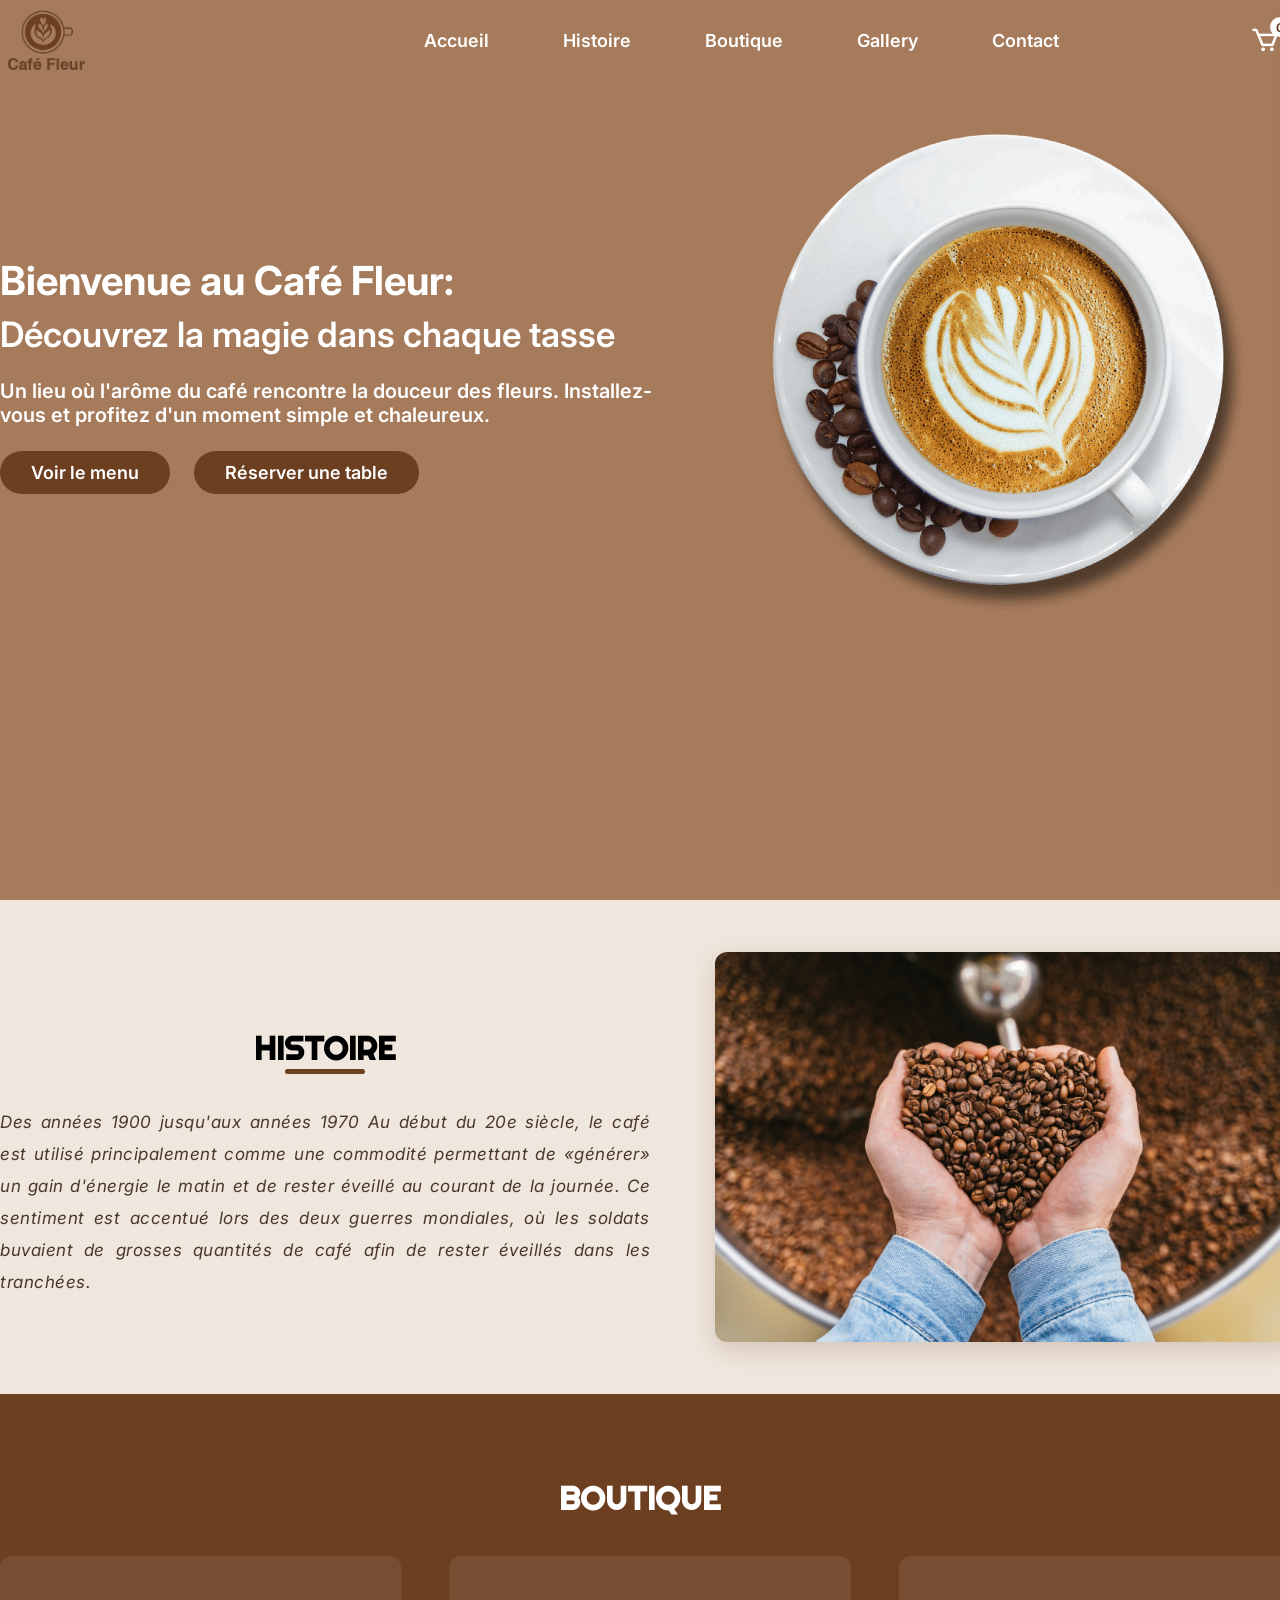
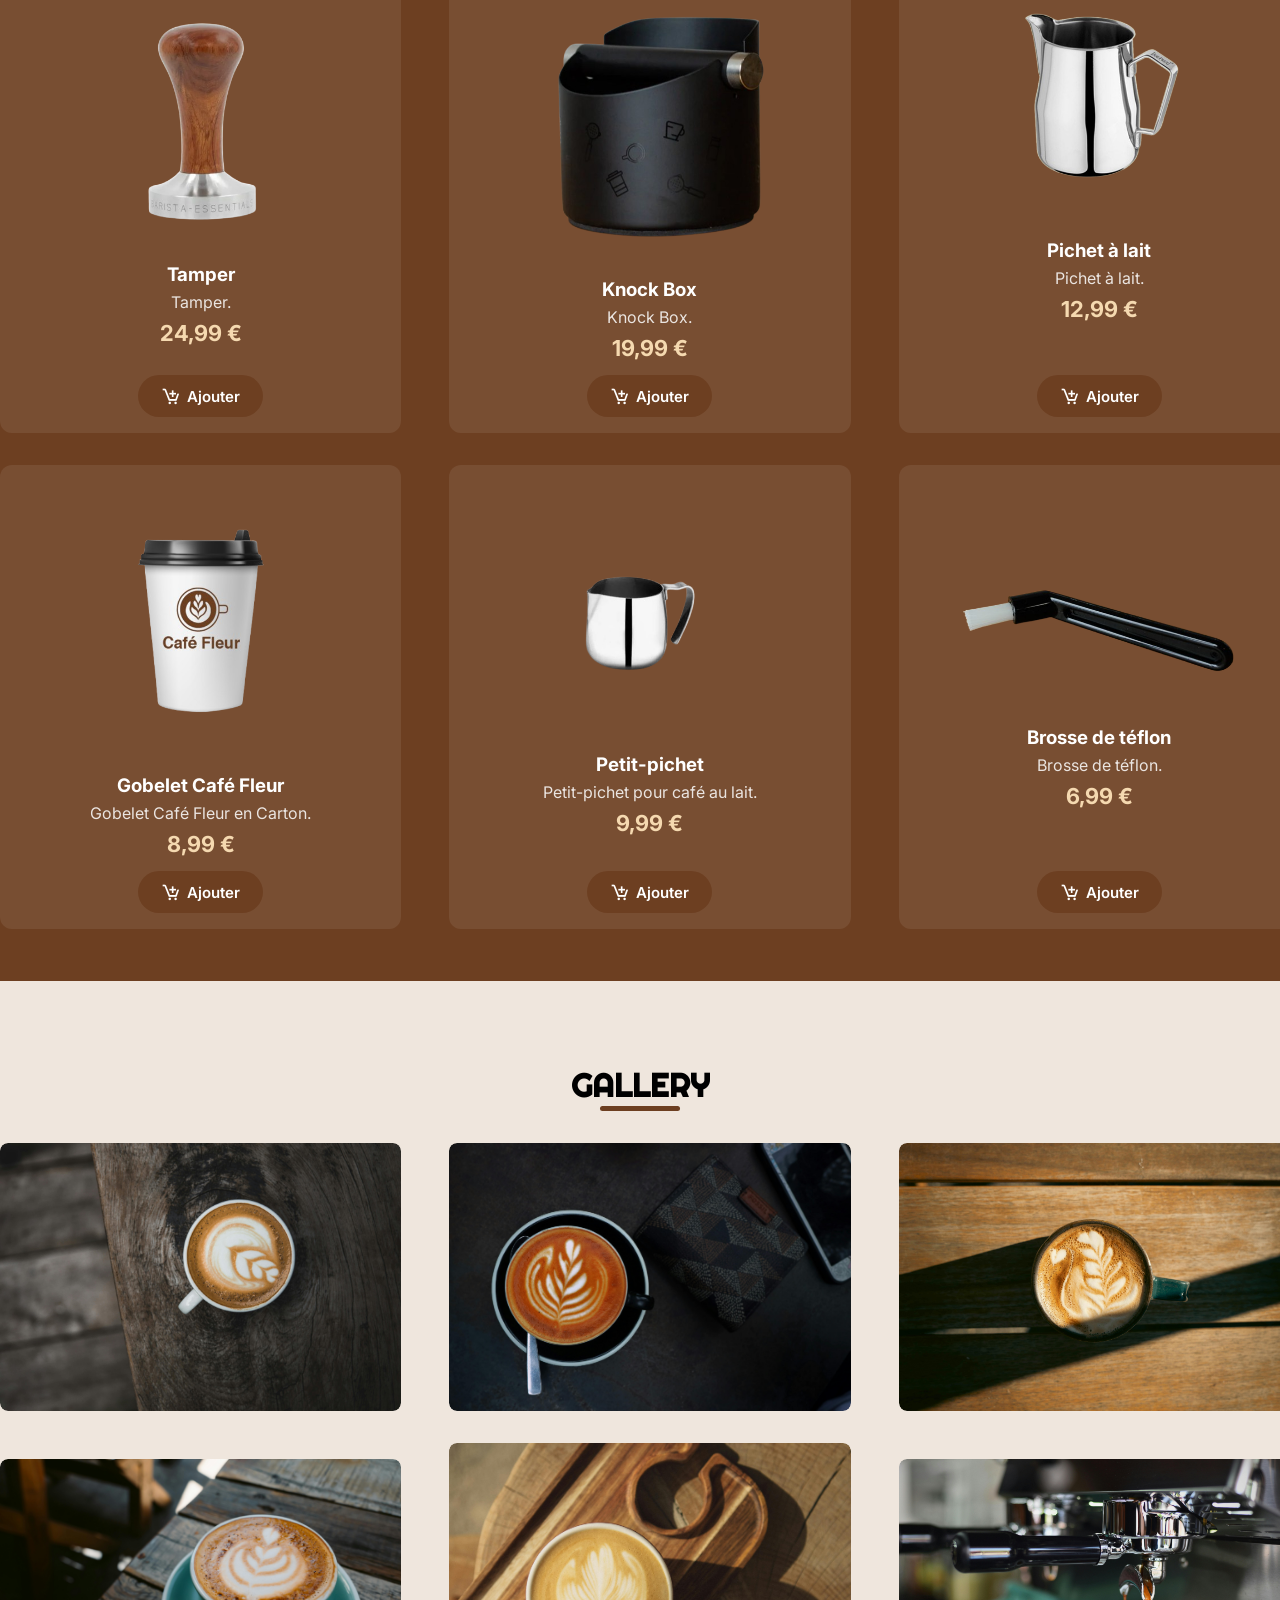
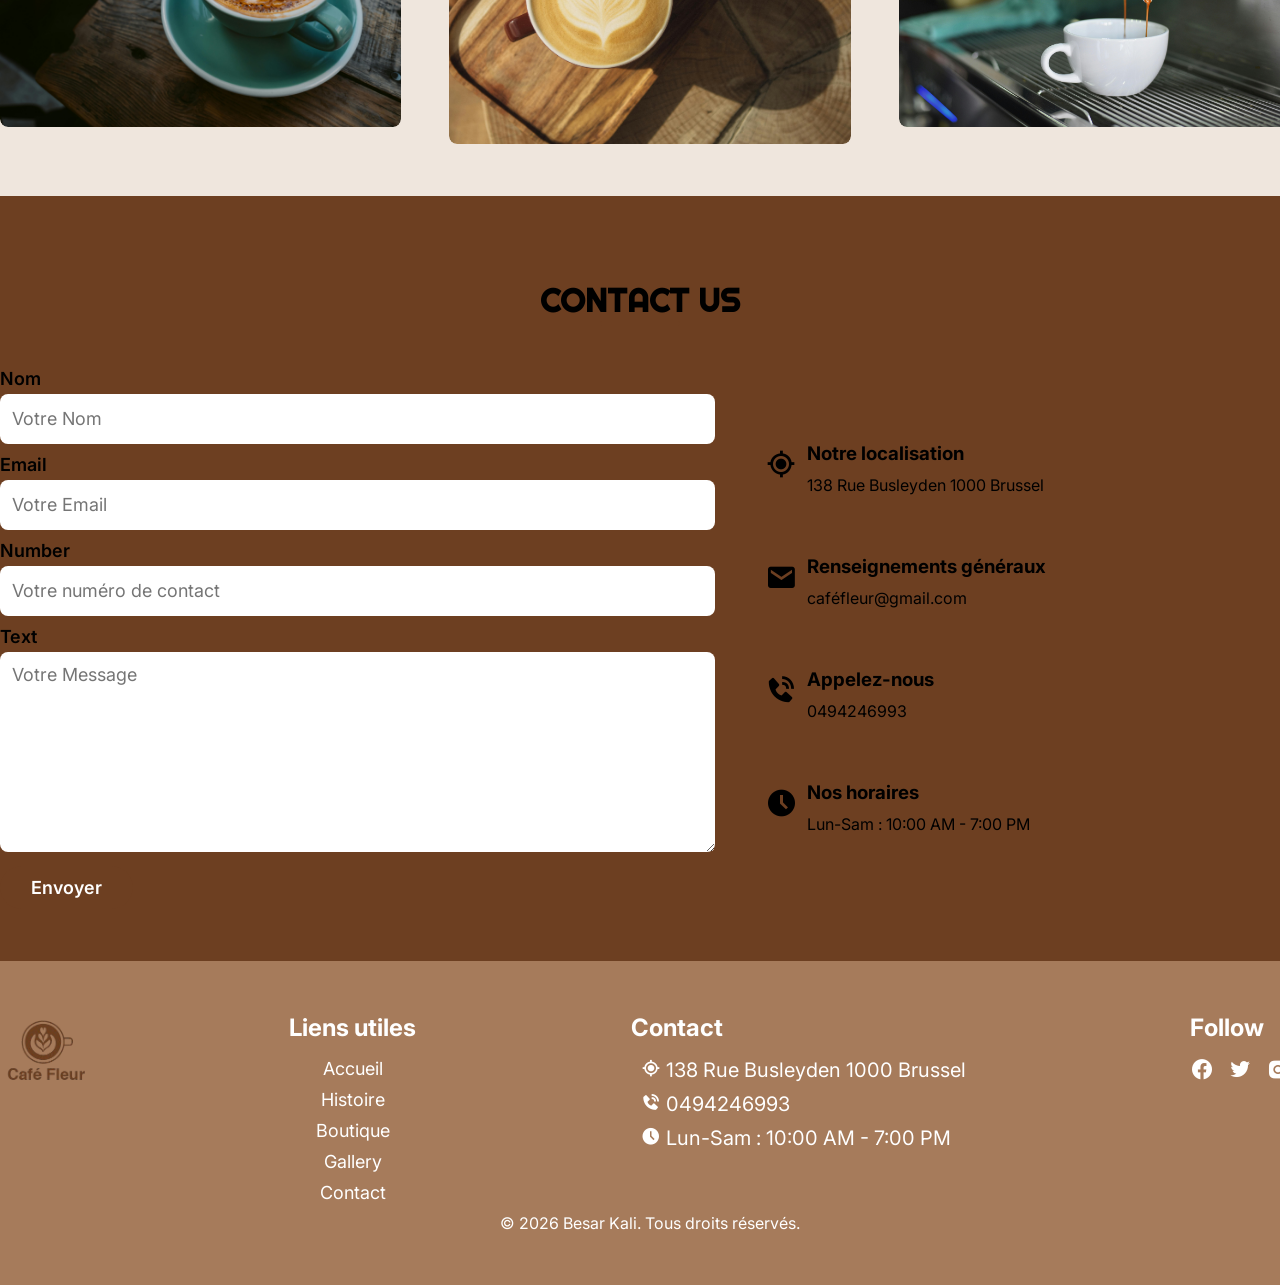
==== commit 7c763862: "Mise a jour globale du design" ====
--- a/index.html
+++ b/index.html
@@ -73,7 +73,7 @@
                         Installez-vous et profitez d'un moment simple et chaleureux.</p>
 
                     <div class="hero_section_button">
-                        <a href="menucafefleur.pdf" class="button" target="_blank">
+                        <a href="menucafefleur.pdf" class="button" target="_blank" download>
                             Voir le menu
                         </a>
                         <a href="reservation.html" class="button">Réserver une table</a>
@@ -395,4 +395,4 @@
     </script>
 </body>
 
-</html>
+</html>
--- a/style.css
+++ b/style.css
@@ -170,7 +170,7 @@
     height: 100vh;
     background: #fff;
     z-index: 999;
-    box-shadow: -4px 0 20px rgba(0,0,0,0.15);
+    box-shadow: -4px 0 20px rgba(0, 0, 0, 0.15);
     display: flex;
     flex-direction: column;
     transition: right 0.4s ease;
@@ -184,7 +184,7 @@
     display: none;
     position: fixed;
     inset: 0;
-    background: rgba(0,0,0,0.4);
+    background: rgba(0, 0, 0, 0.4);
     z-index: 998;
 }
 
@@ -386,19 +386,30 @@
 }
 
 .about_container .text_section p {
-    font-size: 18px;
-    font-weight: 500;
-    letter-spacing: 1px;
-    line-height: 30px;
-    text-align: center;
+    font-size: 17px;
+    font-weight: 400;
+    letter-spacing: 0.5px;
+    line-height: 32px;
+    text-align: justify;
+    color: #4a3728;
+    font-style: italic;
 }
 
 .about_container .image_section {
     max-width: 45%;
+    overflow: hidden;
+    border-radius: 12px;
+    box-shadow: 0 8px 24px rgba(109, 63, 33, 0.2);
 }
 
 .about_container .image_section img {
     width: 100%;
+    transition: transform 0.5s ease;
+    display: block;
+}
+
+.about_container .image_section img:hover {
+    transform: scale(1.05);
 }
 
 /* Services Section */
@@ -417,12 +428,14 @@
 }
 
 .section_container .services_items img {
-    width: 100%;
+    width: 75%;
+    margin: 0 auto;
+    display: block;
 }
 
 .section_container .services_items {
     width: calc(100% / 3 - 32px);
-    background: rgba(255,255,255,0.08);
+    background: rgba(255, 255, 255, 0.08);
     border-radius: 12px;
     padding: 16px;
     display: flex;
@@ -432,7 +445,7 @@
 
 .section_container .services_items:hover {
     transform: translateY(-4px);
-    background: rgba(255,255,255,0.14);
+    background: rgba(255, 255, 255, 0.14);
 }
 
 .services_items .services_text {
@@ -491,6 +504,18 @@
 .gallery .gallery_container img {
     width: 100%;
     border-radius: 8px;
+    transition: transform 0.5s ease;
+    display: block;
+}
+
+.gallery_container .gallery_items {
+    width: calc(100% / 3 - 32px);
+    overflow: hidden;
+    border-radius: 8px;
+}
+
+.gallery_container .gallery_items:hover img {
+    transform: scale(1.05);
 }
 
 .gallery_container .gallery_items {
@@ -772,4 +797,4 @@
     .gallery_container .gallery_items {
         width: 100%;
     }
-}
+}
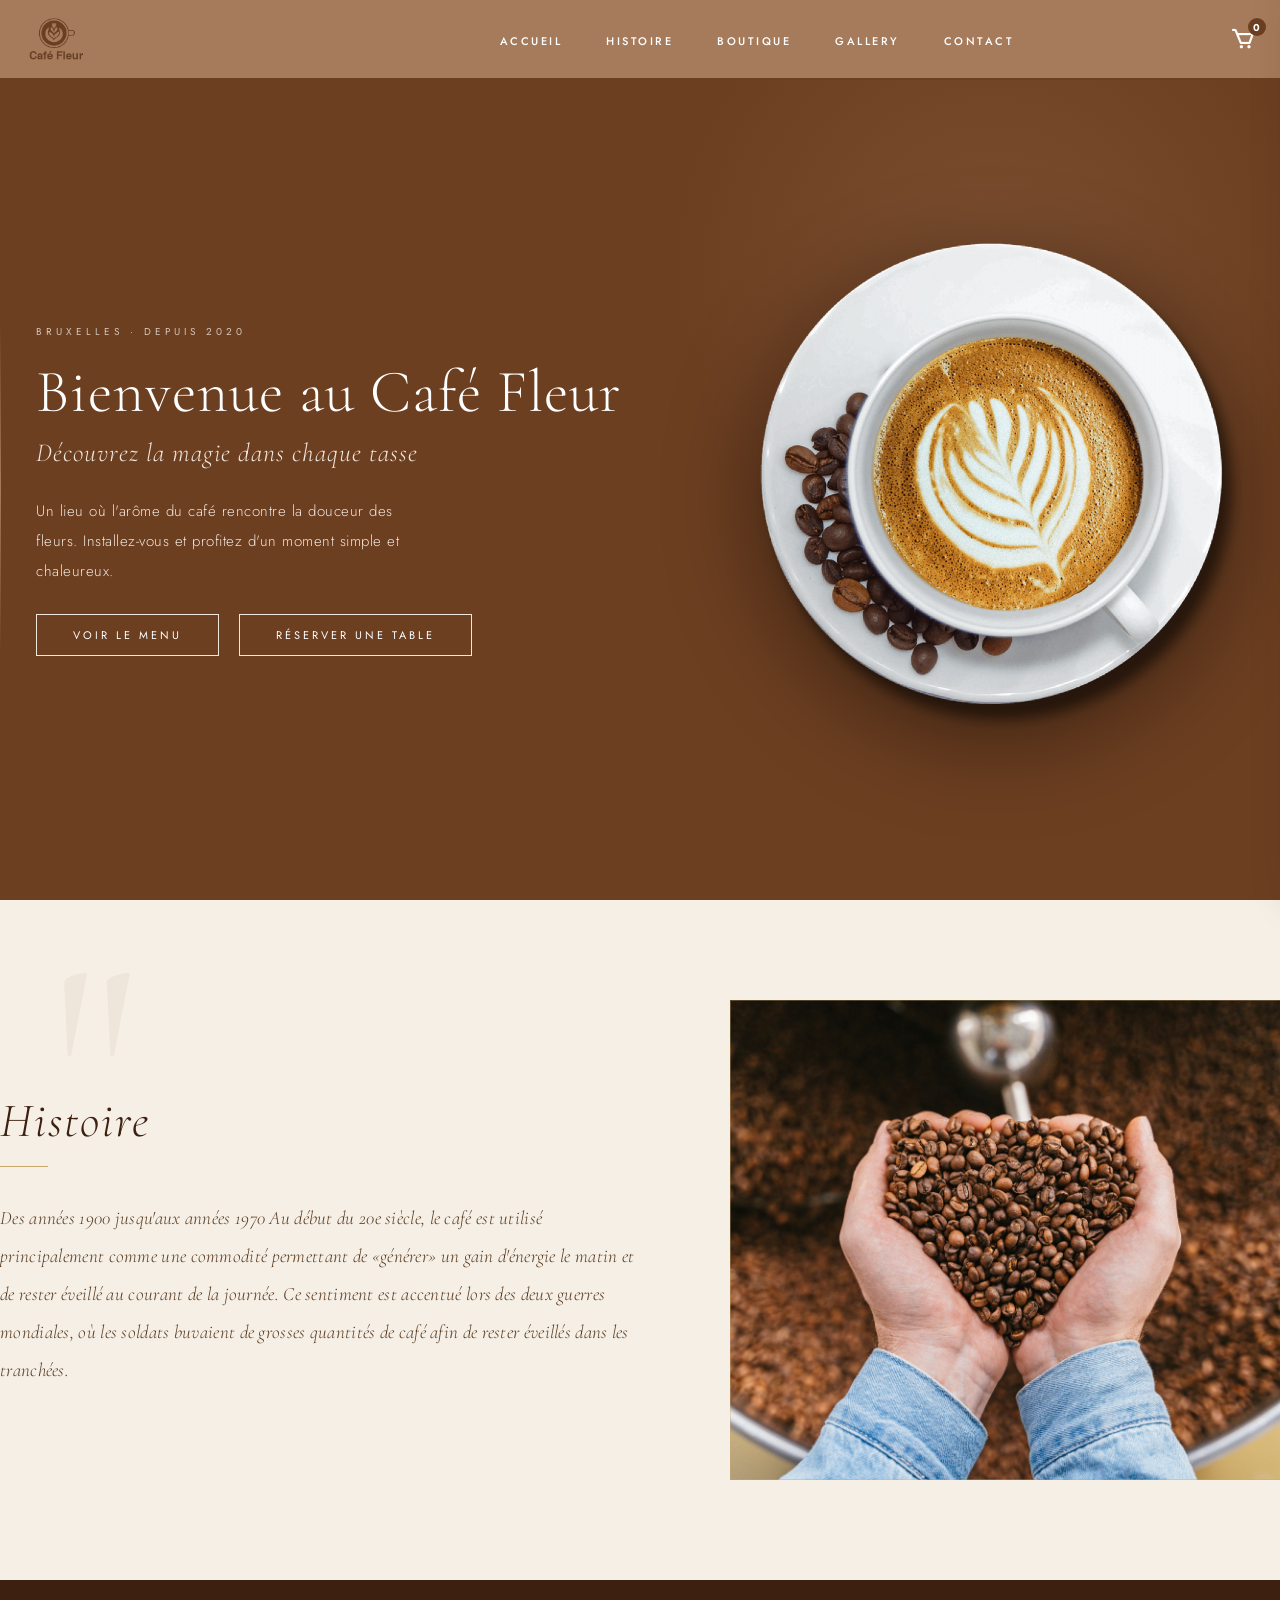
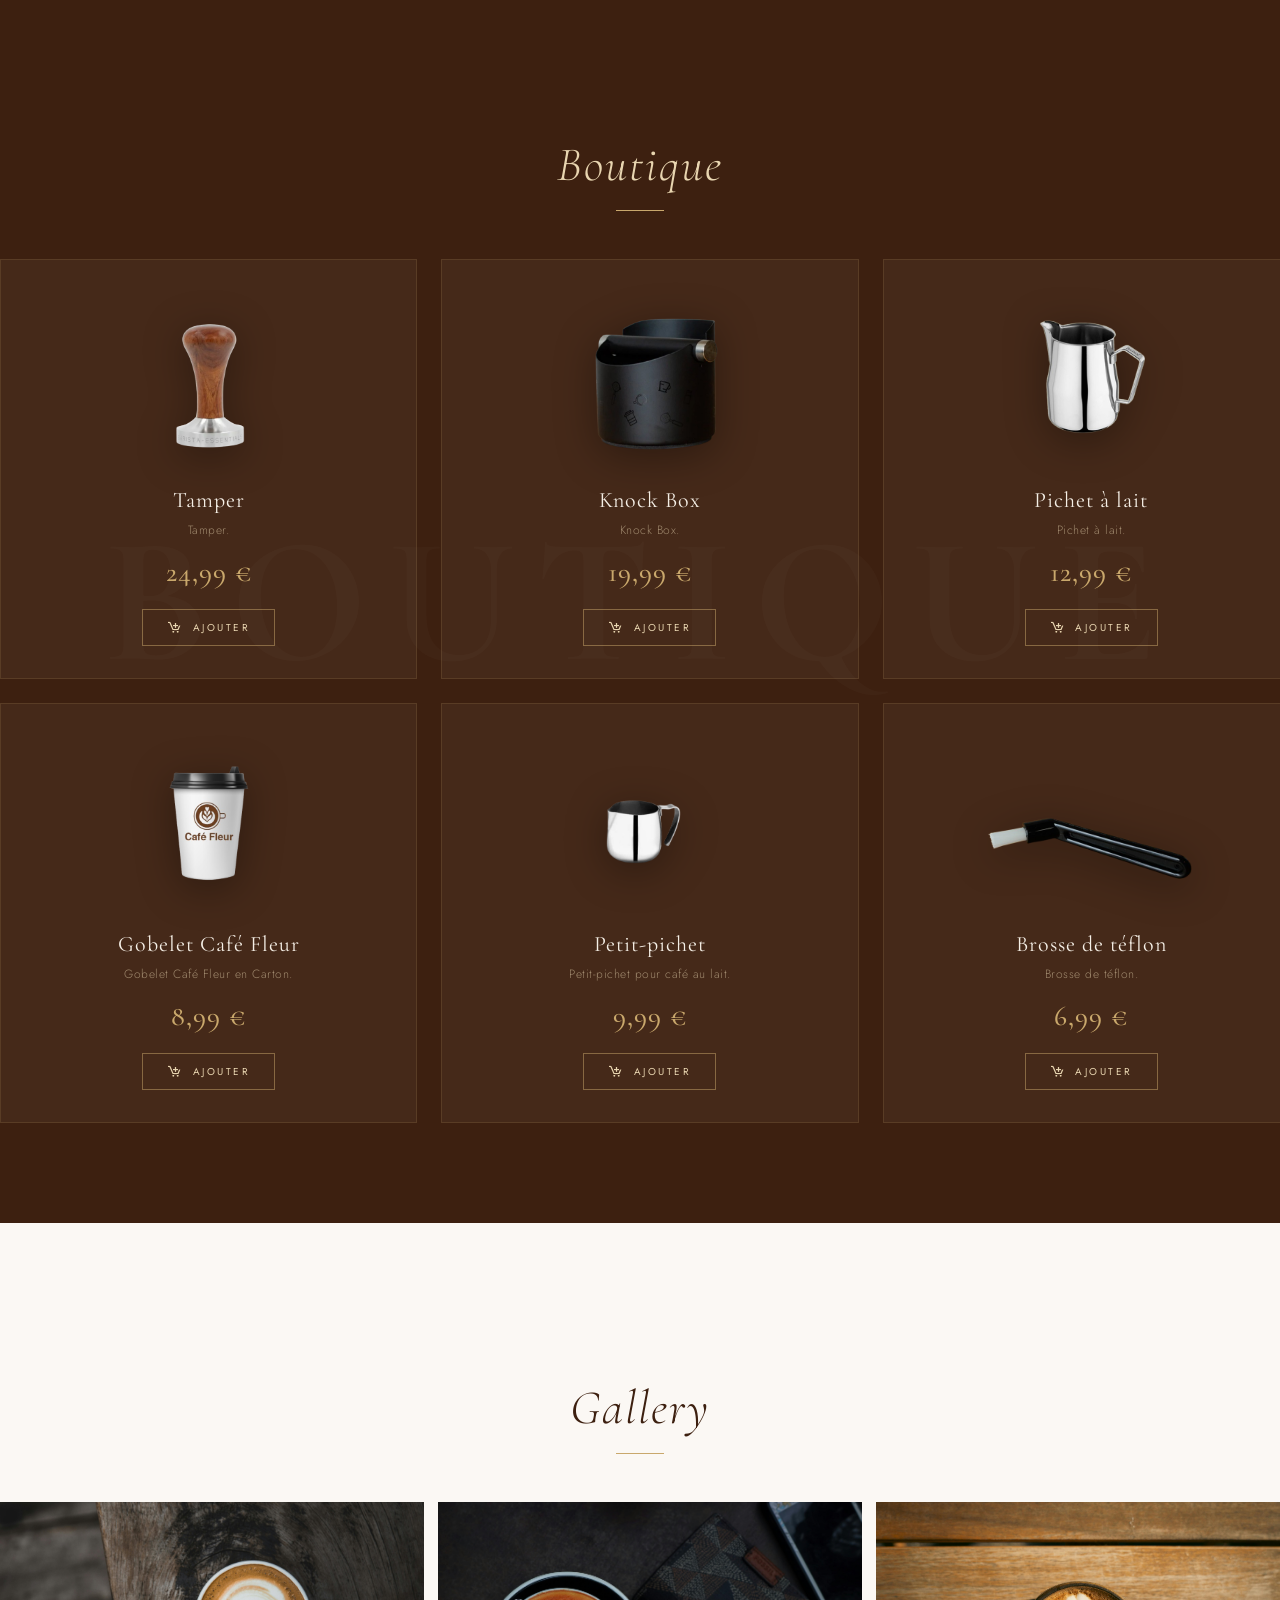
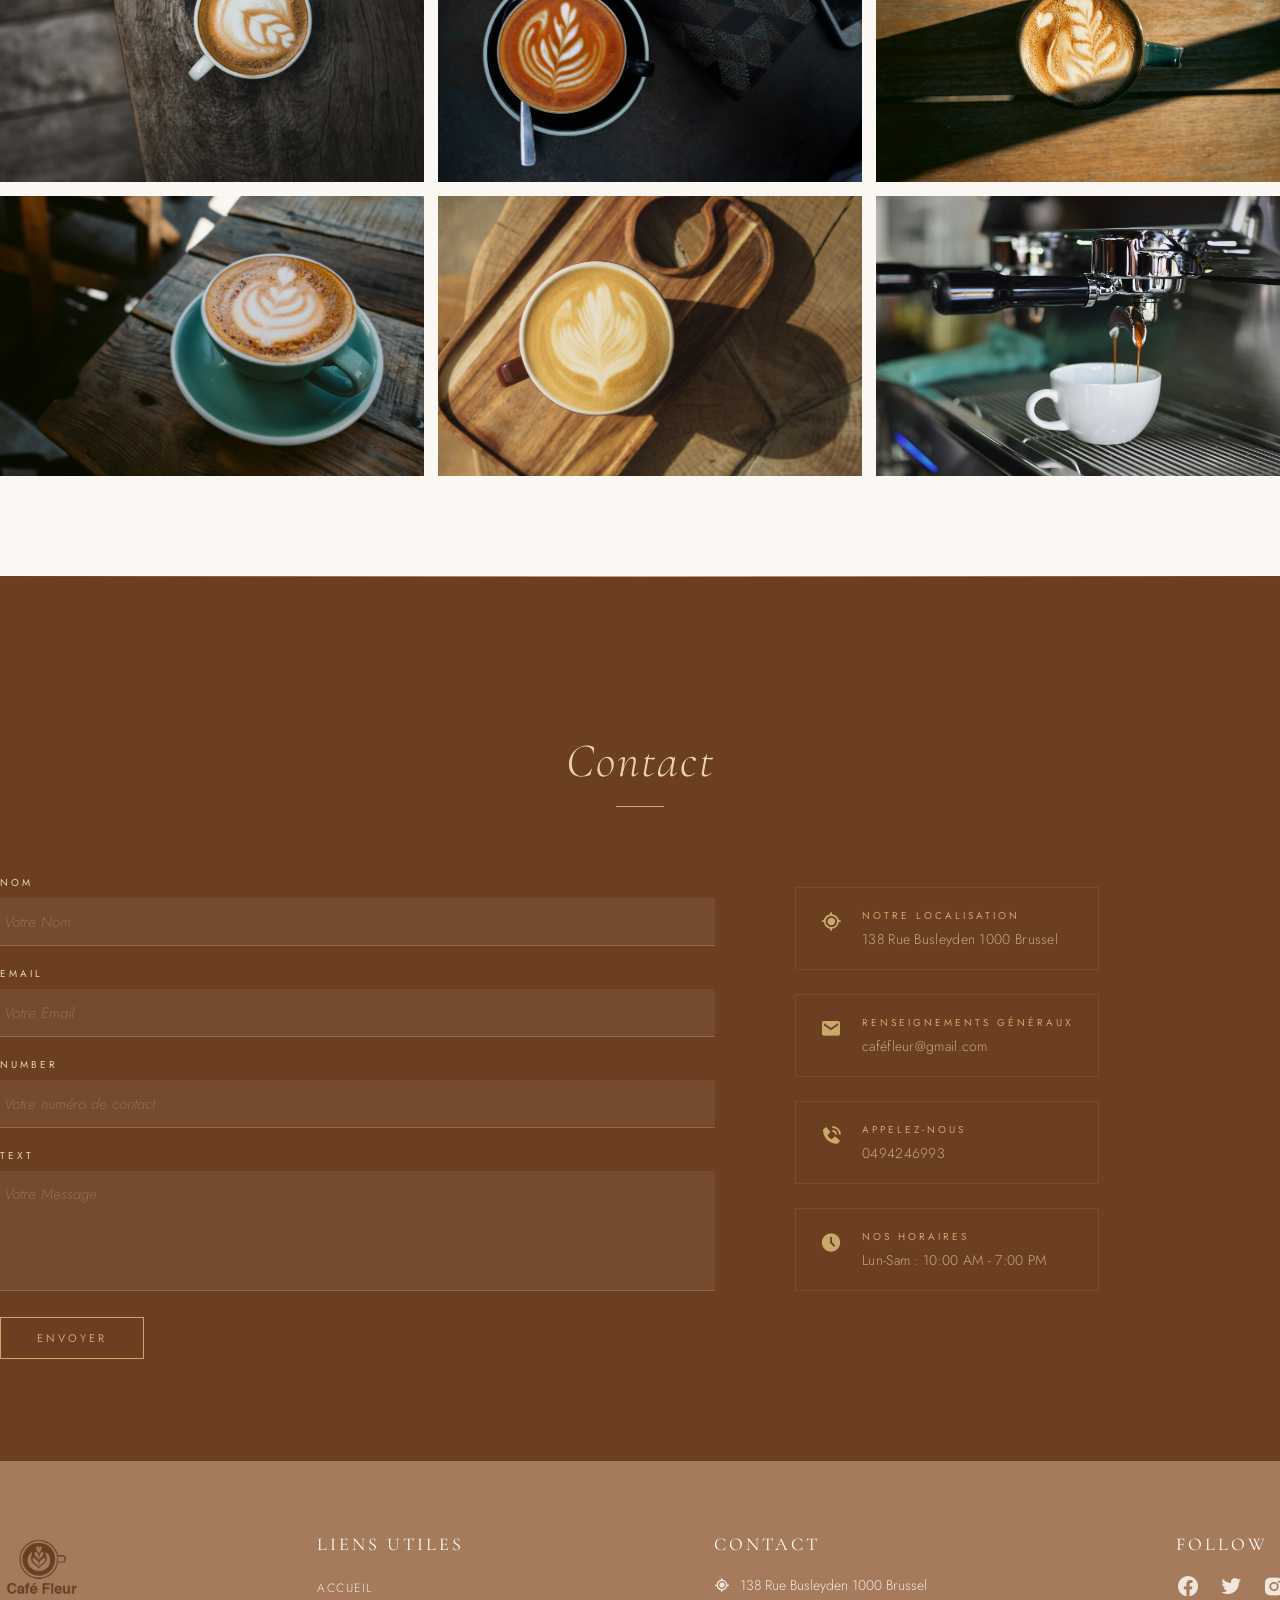
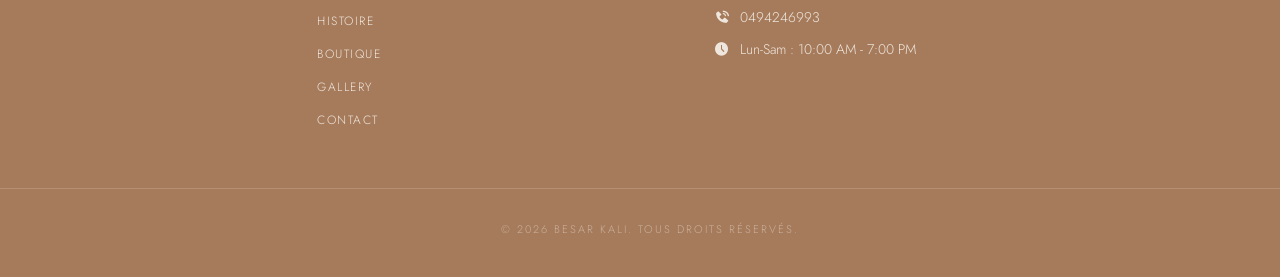
==== commit a8876a1b: "mise a jour globale" ====
--- a/index.html
+++ b/index.html
@@ -67,7 +67,8 @@
         <div class="section_container">
             <div class="hero_container">
                 <div class="text_section">
-                    <h2>Bienvenue au Café Fleur:</h2>
+                    <span class="hero_eyebrow">Bruxelles · Depuis 2020</span>
+                    <h2>Bienvenue au Café Fleur</h2>
                     <h3>Découvrez la magie dans chaque tasse</h3>
                     <p>Un lieu où l'arôme du café rencontre la douceur des fleurs.
                         Installez-vous et profitez d'un moment simple et chaleureux.</p>
@@ -215,7 +216,7 @@
 
     <!-- Contact Section -->
     <section class="contact" id="contact">
-        <h2 class="section_title">Contact Us</h2>
+        <h2 class="section_title">Contact</h2>
         <div class="section_container">
             <div class="contact_container">
                 <div class="contact_form">
--- a/style.css
+++ b/style.css
@@ -1,24 +1,36 @@
-/* Google Fonts Link */
-@import url('https://fonts.googleapis.com/css2?family=Inter:wght@100..900&family=Righteous&display=swap');
+@import url('https://fonts.googleapis.com/css2?family=Cormorant+Garamond:ital,wght@0,300;0,400;0,500;0,600;1,300;1,400&family=Jost:wght@200;300;400;500;600&display=swap');
 
 * {
     margin: 0;
     padding: 0;
     box-sizing: border-box;
-    font-family: "Inter", sans-serif;
-}
-
-/* Defining Custome Variables */
+}
+
 :root {
-    /* Colors */
-    --primary-color: #a67b5b;
-    --secondary-color: #6D3F21;
-
-    /* Website Max-Width */
+    --cream: #F5EFE6;
+    --warm-white: #FBF8F4;
+    --brown-deep: #3D2010;
+    --brown-mid: #6D3F21;
+    --brown-light: #A67B5B;
+    --gold: #C9A86C;
+    --gold-light: #E8D5B0;
+    --text-dark: #2A1A0E;
+    --text-mid: #5C3D22;
+    --text-light: #9B7454;
     --site-max-width: 1300px;
 }
 
-/* Setting for the whole website */
+html {
+    scroll-behavior: smooth;
+}
+
+body {
+    font-family: 'Jost', sans-serif;
+    background: var(--warm-white);
+    color: var(--text-dark);
+    overflow-x: hidden;
+}
+
 a {
     text-decoration: none;
 }
@@ -27,29 +39,64 @@
     list-style: none;
 }
 
+/* ============ BUTTONS ============ */
 .button {
-    padding: 8px 28px;
-    border: 3px solid transparent;
+    display: inline-block;
+    padding: 12px 36px;
+    border: 1.5px solid var(--gold);
     outline: none;
     cursor: pointer;
-    border-radius: 50px;
-    background: var(--secondary-color);
+    border-radius: 0;
+    background: transparent;
+    color: var(--gold);
+    font-family: 'Jost', sans-serif;
+    font-size: 11px;
+    font-weight: 400;
+    letter-spacing: 3px;
+    text-transform: uppercase;
+    transition: all 0.4s ease;
+    position: relative;
+    overflow: hidden;
+    z-index: 1;
+}
+
+.button::before {
+    content: '';
+    position: absolute;
+    inset: 0;
+    background: var(--gold);
+    transform: translateX(-101%);
+    transition: transform 0.4s ease;
+    z-index: -1;
+}
+
+.button:hover {
+    color: var(--brown-deep);
+}
+
+.button:hover::before {
+    transform: translateX(0);
+}
+
+.hero_section .button {
     color: #fff;
-    font-size: 18px;
-    font-weight: 600;
-    transition: all 0.4s ease;
-}
-
-.button:hover {
-    background: transparent;
-    border: 3px solid #fff;
+    border-color: #efe6dd;
+}
+
+.hero_section .button::before {
+    background: #a67b5b;
+}
+
+.hero_section .button:hover {
+    color: #fff;
+    border-color: #a67b5b;
 }
 
 #submit:hover {
-    border: 3px solid var(--primary-color);
-    color: var(--primary-color);
-}
-
+    color: var(--brown-deep);
+}
+
+/* ============ LAYOUT ============ */
 .section_container {
     width: var(--site-max-width);
     margin: 0 auto;
@@ -57,37 +104,42 @@
 
 .section_title {
     text-align: center;
-    padding: 32px 0;
-    font-size: 32px;
-    font-family: "Righteous", sans-serif;
-    text-transform: uppercase;
+    padding: 56px 0 48px;
+    font-family: 'Cormorant Garamond', serif;
+    font-size: 48px;
+    font-weight: 300;
+    font-style: italic;
+    letter-spacing: 2px;
+    color: var(--brown-deep);
 }
 
 .section_title::after {
     content: '';
-    width: 80px;
-    background: var(--secondary-color);
-    height: 5px;
+    width: 48px;
+    background: var(--gold);
+    height: 1px;
     display: block;
-    margin: auto;
-    border-radius: 8px;
-}
-
-/* Styling for the header section */
+    margin: 16px auto 0;
+}
+
+/* ============ HEADER / NAV ============ */
 header {
     position: fixed;
     top: 0;
     width: 100%;
     height: 80px;
     z-index: 100;
-    background: var(--primary-color);
+    background: #a67b5b;
     display: flex;
     align-items: center;
     justify-content: center;
+    border-bottom: 2px solid #6D3F21;
 }
 
 nav {
-    width: var(--site-max-width);
+    width: 100%;
+    max-width: var(--site-max-width);
+    padding: 0 24px;
     display: flex;
     justify-content: space-between;
     align-items: center;
@@ -95,33 +147,58 @@
 
 nav .nav_logo a {
     display: flex;
-    width: 75px;
-    height: 75px;
+    width: 64px;
+    height: 64px;
+}
+
+nav .nav_logo img {
+    width: 64px;
+    height: 64px;
+    object-fit: contain;
 }
 
 nav ul {
     display: flex;
-    gap: 10px;
+    gap: 4px;
 }
 
 nav ul li {
-    padding: 12px 32px;
-    border-radius: 50px;
+    padding: 8px 20px;
     cursor: pointer;
-}
-
-nav ul li:hover {
-    background-color: var(--secondary-color);
+    position: relative;
+}
+
+nav ul li::after {
+    content: '';
+    position: absolute;
+    bottom: 4px;
+    left: 20px;
+    right: 20px;
+    height: 1px;
+    background: #efe6dd;
+    transform: scaleX(0);
+    transition: transform 0.3s ease;
+}
+
+nav ul li:hover::after {
+    transform: scaleX(1);
 }
 
 nav ul li a {
-    font-size: 18px;
-    font-weight: 600;
+    font-size: 11px;
+    font-weight: 500;
+    letter-spacing: 2.5px;
+    text-transform: uppercase;
     color: #fff;
+    transition: color 0.3s ease;
+}
+
+nav ul li:hover a {
+    color: #efe6dd;
 }
 
 nav label {
-    font-size: 32px;
+    font-size: 28px;
     color: #fff;
     cursor: pointer;
 }
@@ -135,45 +212,49 @@
     display: none;
 }
 
-/* Cart Icon in Navbar */
+/* ============ CART ============ */
 .cart_icon {
     position: relative;
     cursor: pointer;
     color: #fff;
-    font-size: 30px;
+    font-size: 26px;
     display: flex;
     align-items: center;
+    transition: color 0.3s ease;
+}
+
+.cart_icon:hover {
+    color: #efe6dd;
 }
 
 .cart_icon .cart_count {
     position: absolute;
     top: -8px;
     right: -10px;
-    background: #fff;
-    color: var(--secondary-color);
-    font-size: 12px;
+    background: #6D3F21;
+    color: #fff;
+    font-size: 10px;
     font-weight: 700;
-    width: 20px;
-    height: 20px;
+    width: 18px;
+    height: 18px;
     border-radius: 50%;
     display: flex;
     align-items: center;
     justify-content: center;
 }
 
-/* Cart Sidebar */
 .cart_sidebar {
     position: fixed;
     top: 0;
     right: -420px;
     width: 400px;
     height: 100vh;
-    background: #fff;
+    background: var(--warm-white);
     z-index: 999;
-    box-shadow: -4px 0 20px rgba(0, 0, 0, 0.15);
+    box-shadow: -8px 0 40px rgba(61, 32, 16, 0.2);
     display: flex;
     flex-direction: column;
-    transition: right 0.4s ease;
+    transition: right 0.5s cubic-bezier(0.77, 0, 0.175, 1);
 }
 
 .cart_sidebar.open {
@@ -184,8 +265,9 @@
     display: none;
     position: fixed;
     inset: 0;
-    background: rgba(0, 0, 0, 0.4);
+    background: rgba(42, 20, 10, 0.55);
     z-index: 998;
+    backdrop-filter: blur(3px);
 }
 
 .cart_overlay.open {
@@ -196,58 +278,81 @@
     display: flex;
     justify-content: space-between;
     align-items: center;
-    padding: 20px 24px;
-    background: var(--secondary-color);
-    color: #fff;
+    padding: 24px 28px;
+    background: var(--brown-deep);
+    color: var(--gold-light);
 }
 
 .cart_header h3 {
+    font-family: 'Cormorant Garamond', serif;
     font-size: 22px;
+    font-weight: 400;
+    font-style: italic;
+    letter-spacing: 1px;
 }
 
 .cart_header .close_cart {
-    font-size: 28px;
+    font-size: 24px;
     cursor: pointer;
-    transition: transform 0.3s ease;
+    transition: transform 0.3s ease, color 0.3s ease;
+    color: var(--gold-light);
 }
 
 .cart_header .close_cart:hover {
     transform: rotate(90deg);
+    color: var(--gold);
 }
 
 .cart_items {
     flex: 1;
     overflow-y: auto;
-    padding: 16px 24px;
+    padding: 20px 28px;
+}
+
+.cart_items::-webkit-scrollbar {
+    width: 4px;
+}
+
+.cart_items::-webkit-scrollbar-track {
+    background: var(--cream);
+}
+
+.cart_items::-webkit-scrollbar-thumb {
+    background: var(--brown-light);
+    border-radius: 2px;
 }
 
 .empty_cart {
     text-align: center;
-    color: #aaa;
-    margin-top: 40px;
-    font-size: 16px;
+    color: var(--text-light);
+    margin-top: 60px;
+    font-size: 14px;
+    font-style: italic;
+    letter-spacing: 1px;
 }
 
 .cart_item {
-    border-bottom: 1px solid #eee;
-    padding: 12px 0;
+    border-bottom: 1px solid rgba(166, 123, 91, 0.2);
+    padding: 16px 0;
 }
 
 .cart_item_info {
     display: flex;
     justify-content: space-between;
-    margin-bottom: 8px;
+    margin-bottom: 10px;
 }
 
 .cart_item_name {
+    font-weight: 400;
+    font-size: 15px;
+    color: var(--text-dark);
+    letter-spacing: 0.5px;
+}
+
+.cart_item_price {
     font-weight: 600;
-    font-size: 16px;
-    color: #333;
-}
-
-.cart_item_price {
-    font-weight: 700;
-    color: var(--secondary-color);
+    color: var(--brown-mid);
+    font-size: 14px;
 }
 
 .cart_item_controls {
@@ -257,36 +362,37 @@
 }
 
 .cart_item_controls button {
-    width: 30px;
-    height: 30px;
-    border-radius: 50%;
-    border: 2px solid var(--secondary-color);
+    width: 28px;
+    height: 28px;
+    border-radius: 0;
+    border: 1px solid var(--brown-light);
     background: transparent;
-    color: var(--secondary-color);
-    font-size: 18px;
+    color: var(--brown-mid);
+    font-size: 16px;
     cursor: pointer;
     display: flex;
     align-items: center;
     justify-content: center;
-    font-weight: 700;
     transition: all 0.2s ease;
 }
 
 .cart_item_controls button:hover {
-    background: var(--secondary-color);
+    background: var(--brown-mid);
     color: #fff;
+    border-color: var(--brown-mid);
 }
 
 .cart_item_controls span {
-    font-weight: 700;
-    font-size: 16px;
+    font-weight: 500;
+    font-size: 15px;
     min-width: 20px;
     text-align: center;
+    color: var(--text-dark);
 }
 
 .cart_item_controls .bx-trash {
-    font-size: 20px;
-    color: #e74c3c;
+    font-size: 18px;
+    color: #c0392b;
     cursor: pointer;
     margin-left: auto;
     transition: transform 0.2s ease;
@@ -297,87 +403,219 @@
 }
 
 .cart_footer {
-    padding: 20px 24px;
-    border-top: 2px solid #eee;
-    background: #faf7f5;
+    padding: 24px 28px;
+    border-top: 1px solid rgba(166, 123, 91, 0.2);
+    background: var(--cream);
 }
 
 .cart_total {
     display: flex;
     justify-content: space-between;
-    font-size: 20px;
-    font-weight: 700;
-    margin-bottom: 16px;
-    color: #333;
+    align-items: baseline;
+    margin-bottom: 20px;
+}
+
+.cart_total span:first-child {
+    font-size: 11px;
+    text-transform: uppercase;
+    letter-spacing: 2px;
+    color: var(--text-light);
 }
 
 .cart_total span:last-child {
-    color: var(--secondary-color);
+    font-family: 'Cormorant Garamond', serif;
+    font-size: 26px;
+    font-weight: 500;
+    color: var(--brown-mid);
 }
 
 .cart_checkout {
     width: 100%;
-    padding: 12px;
-    font-size: 18px;
+    padding: 14px;
+    font-size: 11px;
     text-align: center;
-}
-
-/* Hero Section */
+    background: var(--brown-deep);
+    border-color: var(--brown-deep);
+    color: var(--gold-light);
+}
+
+.cart_checkout::before {
+    background: var(--gold-light);
+}
+
+.cart_checkout:hover {
+    color: var(--brown-deep);
+    border-color: var(--brown-deep);
+}
+
+/* ============ HERO ============ */
 .hero_section {
     margin-top: 80px;
-    background: var(--primary-color);
+    background: #6D3F21;
     height: calc(100vh - 80px);
+    position: relative;
+    overflow: hidden;
+}
+
+.hero_section::before {
+    content: '';
+    position: absolute;
+    top: -20%;
+    right: -5%;
+    width: 700px;
+    height: 700px;
+    background: radial-gradient(circle, rgba(166, 123, 91, 0.25) 0%, transparent 65%);
+    pointer-events: none;
+}
+
+.hero_section .section_container {
+    height: 100%;
+    display: flex;
+    align-items: center;
 }
 
 .hero_container {
     display: flex;
     justify-content: space-between;
+    gap: 60px;
+    align-items: center;
+    width: 100%;
+}
+
+.hero_container .text_section {
+    position: relative;
+    padding-left: 36px;
+}
+
+.hero_container .text_section::before {
+    content: '';
+    position: absolute;
+    left: 0;
+    top: 0;
+    bottom: 0;
+    width: 1px;
+    background: linear-gradient(to bottom, transparent, #a67b5b, transparent);
+}
+
+.hero_eyebrow {
+    display: block;
+    font-size: 10px;
+    letter-spacing: 4px;
+    color: #efe6dd;
+    opacity: 0.8;
+    text-transform: uppercase;
+    margin-bottom: 20px;
+}
+
+.hero_container .text_section h2 {
+    font-family: 'Cormorant Garamond', serif;
+    font-size: 60px;
+    font-weight: 300;
+    color: #fff;
+    line-height: 1.1;
+    letter-spacing: 1px;
+}
+
+.hero_container .text_section h3 {
+    font-family: 'Cormorant Garamond', serif;
+    font-size: 26px;
+    font-weight: 300;
+    font-style: italic;
+    color: #efe6dd;
+    margin-top: 12px;
+    letter-spacing: 1px;
+}
+
+.hero_container .text_section p {
+    font-size: 15px;
+    font-weight: 300;
+    color: #efe6dd;
+    margin: 28px 0;
+    line-height: 2;
+    letter-spacing: 0.5px;
+    max-width: 400px;
+}
+
+.hero_container .text_section .hero_section_button {
+    display: flex;
     gap: 20px;
-    align-items: center;
-}
-
-.hero_container .text_section h2 {
-    font-size: 40px;
-    color: #fff;
-}
-
-.hero_container .text_section h3 {
-    font-size: 35px;
-    font-weight: 600;
-    color: #fff;
-    margin-top: 8px;
-}
-
-.hero_container .text_section p {
-    font-size: 20px;
-    font-weight: 600;
-    color: #fff;
-    margin: 24px 0;
-}
-
-.hero_container .text_section .hero_section_button {
-    display: flex;
-    gap: 24px;
+    flex-wrap: wrap;
 }
 
 .hero_container .imgae_section {
-    max-width: 45%;
+    max-width: 46%;
+    position: relative;
+    flex-shrink: 0;
+}
+
+.hero_container .imgae_section::before {
+    display: none;
 }
 
 .hero_container .imgae_section img {
     width: 100%;
-}
-
-/* About Us Section */
+    position: relative;
+    z-index: 1;
+    filter: drop-shadow(0 24px 48px rgba(0, 0, 0, 0.45));
+    animation: floatCoffee 6s ease-in-out infinite;
+}
+
+@keyframes floatCoffee {
+
+    0%,
+    100% {
+        transform: translateY(0px);
+    }
+
+    50% {
+        transform: translateY(-12px);
+    }
+}
+
+@keyframes fadeUp {
+    from {
+        opacity: 0;
+        transform: translateY(24px);
+    }
+
+    to {
+        opacity: 1;
+        transform: translateY(0);
+    }
+}
+
+.hero_container .text_section {
+    animation: fadeUp 0.8s ease 0.2s both;
+}
+
+.hero_container .imgae_section {
+    animation: fadeUp 0.8s ease 0.5s both;
+}
+
+/* ============ ABOUT ============ */
 .about_us {
-    padding: 52px 0;
-    background: #efe6dd;
+    padding: 100px 0;
+    background: var(--cream);
+    position: relative;
+    overflow: hidden;
+}
+
+.about_us::before {
+    content: '"';
+    position: absolute;
+    top: 20px;
+    left: 4%;
+    font-family: 'Cormorant Garamond', serif;
+    font-size: 300px;
+    color: rgba(109, 63, 33, 0.05);
+    line-height: 1;
+    pointer-events: none;
 }
 
 .about_container {
     display: flex;
     justify-content: space-between;
-    gap: 20px;
+    gap: 80px;
     align-items: center;
 }
 
@@ -385,67 +623,134 @@
     max-width: 50%;
 }
 
+.about_container .text_section .section_title {
+    text-align: left;
+    padding: 0 0 32px;
+}
+
+.about_container .text_section .section_title::after {
+    margin: 16px 0 0;
+}
+
 .about_container .text_section p {
-    font-size: 17px;
-    font-weight: 400;
-    letter-spacing: 0.5px;
-    line-height: 32px;
-    text-align: justify;
-    color: #4a3728;
+    font-family: 'Cormorant Garamond', serif;
+    font-size: 19px;
+    font-weight: 300;
     font-style: italic;
+    letter-spacing: 0.3px;
+    line-height: 2;
+    color: var(--text-mid);
 }
 
 .about_container .image_section {
     max-width: 45%;
     overflow: hidden;
-    border-radius: 12px;
-    box-shadow: 0 8px 24px rgba(109, 63, 33, 0.2);
+    position: relative;
+}
+
+.about_container .image_section::before {
+    content: '';
+    position: absolute;
+    inset: 0;
+    border: 1px solid rgba(201, 168, 108, 0.35);
+    z-index: 1;
+    pointer-events: none;
 }
 
 .about_container .image_section img {
     width: 100%;
-    transition: transform 0.5s ease;
+    height: 480px;
+    object-fit: cover;
+    transition: transform 0.8s ease;
     display: block;
 }
 
-.about_container .image_section img:hover {
-    transform: scale(1.05);
-}
-
-/* Services Section */
+.about_container .image_section:hover img {
+    transform: scale(1.04);
+}
+
+/* ============ SERVICES / BOUTIQUE ============ */
 .services {
-    background: #6d3f21;
-    color: #fff;
-    padding: 52px 0;
+    background: var(--brown-deep);
+    padding: 100px 0;
+    position: relative;
+    overflow: hidden;
+}
+
+.services::before {
+    content: 'BOUTIQUE';
+    position: absolute;
+    top: 50%;
+    left: 50%;
+    transform: translate(-50%, -50%);
+    font-family: 'Cormorant Garamond', serif;
+    font-size: 180px;
+    font-weight: 700;
+    color: rgba(255, 255, 255, 0.02);
+    white-space: nowrap;
+    pointer-events: none;
+    letter-spacing: 20px;
+}
+
+.services .section_title {
+    color: var(--gold-light);
+}
+
+.services .section_title::after {
+    background: var(--gold);
 }
 
 .services .service_container {
-    display: flex;
-    justify-content: space-between;
-    gap: 32px;
-    align-items: stretch;
-    flex-wrap: wrap;
+    display: grid;
+    grid-template-columns: repeat(3, 1fr);
+    gap: 24px;
+}
+
+.section_container .services_items {
+    background: rgba(255, 255, 255, 0.04);
+    border: 1px solid rgba(201, 168, 108, 0.15);
+    padding: 32px 24px;
+    display: flex;
+    flex-direction: column;
+    transition: all 0.4s ease;
+    position: relative;
+}
+
+.section_container .services_items::after {
+    content: '';
+    position: absolute;
+    bottom: 0;
+    left: 0;
+    right: 0;
+    height: 2px;
+    background: linear-gradient(to right, transparent, var(--gold), transparent);
+    transform: scaleX(0);
+    transition: transform 0.4s ease;
+}
+
+.section_container .services_items:hover {
+    background: rgba(201, 168, 108, 0.08);
+    border-color: rgba(201, 168, 108, 0.35);
+    transform: translateY(-6px);
+    box-shadow: 0 20px 40px rgba(0, 0, 0, 0.35);
+}
+
+.section_container .services_items:hover::after {
+    transform: scaleX(1);
 }
 
 .section_container .services_items img {
-    width: 75%;
-    margin: 0 auto;
+    width: 68%;
+    max-height: 175px;
+    object-fit: contain;
+    margin: 0 auto 20px;
     display: block;
-}
-
-.section_container .services_items {
-    width: calc(100% / 3 - 32px);
-    background: rgba(255, 255, 255, 0.08);
-    border-radius: 12px;
-    padding: 16px;
-    display: flex;
-    flex-direction: column;
-    transition: transform 0.3s ease, background 0.3s ease;
-}
-
-.section_container .services_items:hover {
-    transform: translateY(-4px);
-    background: rgba(255, 255, 255, 0.14);
+    transition: transform 0.4s ease;
+    filter: drop-shadow(0 8px 20px rgba(0, 0, 0, 0.35));
+}
+
+.section_container .services_items:hover img {
+    transform: scale(1.06) translateY(-4px);
 }
 
 .services_items .services_text {
@@ -457,81 +762,119 @@
 }
 
 .services_items .services_text h3 {
-    margin: 12px 0 6px;
+    font-family: 'Cormorant Garamond', serif;
+    font-size: 22px;
+    font-weight: 400;
+    color: var(--cream);
+    letter-spacing: 1px;
+    margin-bottom: 8px;
 }
 
 .services_items .services_text .product_desc {
-    font-size: 16px;
-    font-weight: 400;
-    opacity: 0.85;
-    margin-bottom: 8px;
+    font-size: 12px;
+    font-weight: 300;
+    color: rgba(232, 213, 176, 0.55);
+    margin-bottom: 16px;
+    letter-spacing: 0.5px;
 }
 
 .services_items .services_text .product_price {
-    font-size: 22px;
-    font-weight: 700;
-    color: #f5d9b0;
-    margin-bottom: 14px;
+    font-family: 'Cormorant Garamond', serif;
+    font-size: 28px;
+    font-weight: 500;
+    color: var(--gold);
+    margin-bottom: 20px;
+    letter-spacing: 1px;
 }
 
 .add_to_cart {
+    font-size: 10px;
+    padding: 10px 24px;
+    letter-spacing: 2.5px;
+    display: flex;
+    align-items: center;
+    gap: 8px;
+    margin-top: auto;
+    border-color: rgba(201, 168, 108, 0.5);
+    color: var(--gold-light);
+}
+
+.add_to_cart i {
     font-size: 15px;
-    padding: 8px 20px;
-    display: flex;
-    align-items: center;
-    gap: 6px;
-    margin-top: auto;
-}
-
-.add_to_cart i {
-    font-size: 20px;
-}
-
-/* Gallery Section */
+}
+
+/* ============ GALLERY ============ */
 .gallery {
-    background: #efe6dd;
-    padding: 52px 0;
+    background: var(--warm-white);
+    padding: 100px 0;
 }
 
 .gallery .gallery_container {
-    display: flex;
-    justify-content: space-between;
-    gap: 32px;
-    align-items: center;
-    flex-wrap: wrap;
+    display: grid;
+    grid-template-columns: repeat(3, 1fr);
+    gap: 14px;
+}
+
+.gallery_container .gallery_items {
+    overflow: hidden;
+    position: relative;
+}
+
+.gallery_container .gallery_items::after {
+    content: '';
+    position: absolute;
+    inset: 0;
+    background: linear-gradient(to bottom, transparent 30%, rgba(42, 20, 10, 0.65));
+    opacity: 0;
+    transition: opacity 0.4s ease;
+}
+
+.gallery_container .gallery_items:hover::after {
+    opacity: 1;
 }
 
 .gallery .gallery_container img {
     width: 100%;
-    border-radius: 8px;
-    transition: transform 0.5s ease;
+    height: 280px;
+    object-fit: cover;
     display: block;
-}
-
-.gallery_container .gallery_items {
-    width: calc(100% / 3 - 32px);
+    transition: transform 0.7s ease;
+}
+
+.gallery_container .gallery_items:hover img {
+    transform: scale(1.08);
+}
+
+/* ============ CONTACT ============ */
+.contact {
+    background: var(--brown-mid);
+    padding: 100px 0;
+    position: relative;
     overflow: hidden;
-    border-radius: 8px;
-}
-
-.gallery_container .gallery_items:hover img {
-    transform: scale(1.05);
-}
-
-.gallery_container .gallery_items {
-    width: calc(100% / 3 - 32px);
-}
-
-/* Contact Section */
-.contact {
-    background: #6d3f21;
-    padding: 52px 0;
+}
+
+.contact::before {
+    content: '';
+    position: absolute;
+    top: 0;
+    left: 0;
+    right: 0;
+    height: 1px;
+    background: linear-gradient(to right, transparent, var(--gold), transparent);
+}
+
+.contact .section_title {
+    color: var(--gold-light);
+}
+
+.contact .section_title::after {
+    background: var(--gold);
 }
 
 .contact_container {
     display: flex;
-    gap: 50px;
-    align-items: center;
+    gap: 80px;
+    align-items: flex-start;
 }
 
 .contact_container .contact_form {
@@ -540,115 +883,192 @@
 }
 
 .contact_container .contact_form .field {
-    margin: 10px 0;
+    margin: 20px 0;
 }
 
 .contact_container .contact_form .field label {
     display: block;
-    font-size: 18px;
-    font-weight: 600;
-    margin-bottom: 5px;
-}
-
-.contact_container .contact_form .field input {
-    width: 100%;
-    height: 50px;
-    padding: 0 12px;
-    font-size: 18px;
-    border-radius: 8px;
-    outline: none;
-    border: none;
-}
-
+    font-size: 10px;
+    font-weight: 400;
+    letter-spacing: 3px;
+    text-transform: uppercase;
+    color: var(--gold-light);
+    margin-bottom: 8px;
+}
+
+.contact_container .contact_form .field input,
 .contact_container .contact_form textarea {
     width: 100%;
-    height: 200px;
-    padding: 12px;
+    background: rgba(255, 255, 255, 0.06);
+    border: none;
+    border-bottom: 1px solid rgba(201, 168, 108, 0.35);
+    padding: 12px 4px;
+    font-family: 'Jost', sans-serif;
+    font-size: 15px;
+    font-weight: 300;
+    color: var(--cream);
+    outline: none;
+    transition: border-color 0.3s ease, background 0.3s ease;
+}
+
+.contact_container .contact_form .field input::placeholder,
+.contact_container .contact_form textarea::placeholder {
+    color: rgba(232, 213, 176, 0.25);
+    font-style: italic;
+}
+
+.contact_container .contact_form .field input:focus,
+.contact_container .contact_form textarea:focus {
+    border-bottom-color: var(--gold);
+    background: rgba(255, 255, 255, 0.09);
+}
+
+.contact_container .contact_form .field input {
+    height: 48px;
+}
+
+.contact_container .contact_form textarea {
+    height: 120px;
+    resize: none;
+    padding-top: 12px;
+}
+
+.contact_text {
+    padding-top: 8px;
+}
+
+.contact_text .contact_items {
+    display: flex;
+    align-items: flex-start;
+    gap: 20px;
+    margin: 24px 0;
+    padding: 20px 24px;
+    border: 1px solid rgba(201, 168, 108, 0.12);
+    transition: background 0.3s ease, border-color 0.3s ease;
+}
+
+.contact_text .contact_items:hover {
+    background: rgba(201, 168, 108, 0.08);
+    border-color: rgba(201, 168, 108, 0.3);
+}
+
+.contact_text .contact_items i {
+    font-size: 22px;
+    color: var(--gold);
+    flex-shrink: 0;
+    margin-top: 2px;
+}
+
+.contact_items .contact_details h3 {
+    font-size: 10px;
+    letter-spacing: 3px;
+    text-transform: uppercase;
+    color: var(--gold);
+    margin-bottom: 6px;
+    font-weight: 400;
+}
+
+.contact_items .contact_details p {
+    color: rgba(232, 213, 176, 0.7);
+    font-size: 14px;
+    font-weight: 300;
+    letter-spacing: 0.3px;
+}
+
+/* ============ FOOTER ============ */
+footer {
+    background: #a67b5b;
+    color: #efe6dd;
+    padding: 72px 0 40px;
+    border-top: 2px solid #6D3F21;
+}
+
+.footer_section {
+    display: flex;
+    justify-content: space-between;
+    align-items: flex-start;
+    gap: 40px;
+    padding-bottom: 48px;
+    border-bottom: 1px solid rgba(239, 230, 221, 0.2);
+}
+
+.footer_section h3 {
+    font-family: 'Cormorant Garamond', serif;
     font-size: 18px;
-    border-radius: 8px;
-    outline: none;
-    border: none;
-}
-
-.contact_text .contact_items {
+    font-weight: 400;
+    letter-spacing: 3px;
+    text-transform: uppercase;
+    color: #fff;
+    margin-bottom: 20px;
+}
+
+.footer_section .footer_logo a {
+    display: flex;
+    width: 68px;
+    height: 68px;
+}
+
+.footer_section .useful_links ul li {
+    margin: 10px 0;
+}
+
+.footer_section .useful_links ul li a {
+    color: #efe6dd;
+    font-size: 12px;
+    letter-spacing: 1.5px;
+    text-transform: uppercase;
+    font-weight: 300;
+    transition: color 0.3s ease;
+}
+
+.footer_section .useful_links ul li a:hover {
+    color: #fff;
+    text-decoration: underline;
+}
+
+.footer_section .contact_us ul li {
+    margin: 12px 0;
+    font-size: 14px;
+    font-weight: 300;
+    color: #efe6dd;
     display: flex;
     align-items: center;
     gap: 10px;
-    margin: 50px 0;
-}
-
-.contact_text .contact_items i {
-    font-size: 32px;
-}
-
-.contact_items .contact_details h3 {
-    margin: 10px 0;
-}
-
-/* Footer Section */
-footer {
-    background: #a67b5b;
-    color: #fff;
-    padding: 52px 0;
-}
-
-.footer_section {
-    display: flex;
-    justify-content: space-between;
-}
-
-.footer_section h3 {
-    font-size: 24px;
-    margin-bottom: 16px;
-}
-
-.footer_section .footer_logo a {
-    display: flex;
-    width: 75px;
-    height: 75px;
-}
-
-.footer_section .useful_links {
-    text-align: center;
-}
-
-.footer_section .useful_links ul li {
-    margin: 10px 0;
-}
-
-.footer_section .useful_links ul li a {
-    color: #fff;
-    font-size: 18px;
-}
-
-.footer_section .useful_links ul li a:hover {
-    text-decoration: underline;
-}
-
-.footer_section .contact_us ul li {
-    margin: 10px;
-    font-size: 20px;
+}
+
+.footer_section .contact_us ul li i {
+    color: #efe6dd;
+    font-size: 16px;
 }
 
 .footer_section .follow_us i {
     font-size: 24px;
-    margin-right: 10px;
+    margin-right: 14px;
     cursor: pointer;
+    color: #efe6dd;
     transition: all 0.3s ease;
 }
 
 .footer_section .follow_us i:hover {
-    transform: scale(1.3);
+    color: #fff;
+    transform: translateY(-3px);
 }
 
 .copyright {
     display: flex;
     justify-content: center;
-}
-
-
-/* Media Query */
-
+    padding-top: 32px;
+}
+
+.copyright p {
+    font-size: 11px;
+    letter-spacing: 2px;
+    text-transform: uppercase;
+    color: rgba(239, 230, 221, 0.5);
+    font-weight: 300;
+}
+
+/* ============ MEDIA QUERIES ============ */
 @media screen and (max-width: 1024px) {
     .section_container {
         width: 100%;
@@ -665,7 +1085,7 @@
 
     nav ul {
         display: block;
-        background-color: #fff;
+        background: #6D3F21;
         position: absolute;
         top: 80px;
         left: -100%;
@@ -673,6 +1093,7 @@
         height: 100vh;
         text-align: center;
         transition: all 0.4s ease;
+        padding-top: 40px;
     }
 
     #click:checked~ul {
@@ -689,64 +1110,71 @@
 
     nav ul li {
         display: block;
-        padding: 8px 12px;
-        width: 48%;
-        margin: 24px auto;
+        padding: 16px 12px;
+        width: 60%;
+        margin: 8px auto;
     }
 
     nav ul li a {
-        color: #1b1b1b;
+        color: #fff;
+        font-size: 12px;
     }
 
     .hero_container {
         flex-direction: column-reverse;
         align-items: center;
-        padding-bottom: 32px;
-    }
-
-    .hero_container .imgae_section img {
-        width: 80%;
-        align-items: center;
+        padding: 60px 0;
+        gap: 40px;
     }
 
     .hero_container .text_section {
-        max-width: 100%;
+        padding-left: 0;
+    }
+
+    .hero_container .text_section::before {
+        display: none;
+    }
+
+    .hero_container .text_section h2 {
+        font-size: 42px;
+    }
+
+    .hero_container .imgae_section {
+        max-width: 60%;
+    }
+
+    .hero_container .imgae_section::before {
+        display: none;
     }
 
     .about_container {
         flex-direction: column;
+        gap: 40px;
     }
 
     .about_container .text_section {
         max-width: 100%;
     }
 
-    .about_container .text_section p {
-        text-align: justify;
-    }
-
-    .section_container .services_items {
-        width: calc(100% / 2 - 32px);
-    }
-
-    .why_us .why_container {
-        flex-direction: column;
-    }
-
-    .why_container .why_items {
-        width: 100%;
-    }
-
-    .gallery_container .gallery_items {
-        width: calc(100% / 2 - 32px);
+    .about_container .image_section {
+        max-width: 100%;
+    }
+
+    .about_container .image_section img {
+        height: 320px;
+    }
+
+    .services .service_container {
+        grid-template-columns: repeat(2, 1fr);
+    }
+
+    .gallery .gallery_container {
+        grid-template-columns: repeat(2, 1fr);
     }
 
     .contact_container {
         flex-direction: column-reverse;
-    }
-
-    .contact_text .contact_items {
-        margin: 10px 0;
+        gap: 40px;
     }
 
     .contact_container .contact_form {
@@ -755,11 +1183,7 @@
 
     .footer_section {
         flex-direction: column;
-        gap: 24px;
-    }
-
-    .footer_section .useful_links {
-        text-align: start;
+        gap: 32px;
     }
 
     .cart_sidebar {
@@ -768,13 +1192,13 @@
     }
 }
 
-@media screen and (max-width: 426px) {
+@media screen and (max-width: 480px) {
     nav {
-        padding: 0 14px;
+        padding: 0 16px;
     }
 
     .hero_section {
-        height: calc(80vh - 80px);
+        height: auto;
     }
 
     .hero_container .text_section h2 {
@@ -782,19 +1206,28 @@
     }
 
     .hero_container .text_section h3 {
-        font-size: 28px;
+        font-size: 20px;
+    }
+
+    .hero_container .imgae_section {
+        max-width: 85%;
     }
 
     .button {
-        padding: 8px 16px;
-        font-size: 14px;
-    }
-
-    .section_container .services_items {
-        width: 100%;
-    }
-
-    .gallery_container .gallery_items {
-        width: 100%;
+        padding: 10px 24px;
+        font-size: 10px;
+        letter-spacing: 2px;
+    }
+
+    .section_title {
+        font-size: 36px;
+    }
+
+    .services .service_container {
+        grid-template-columns: 1fr;
+    }
+
+    .gallery .gallery_container {
+        grid-template-columns: 1fr;
     }
 }
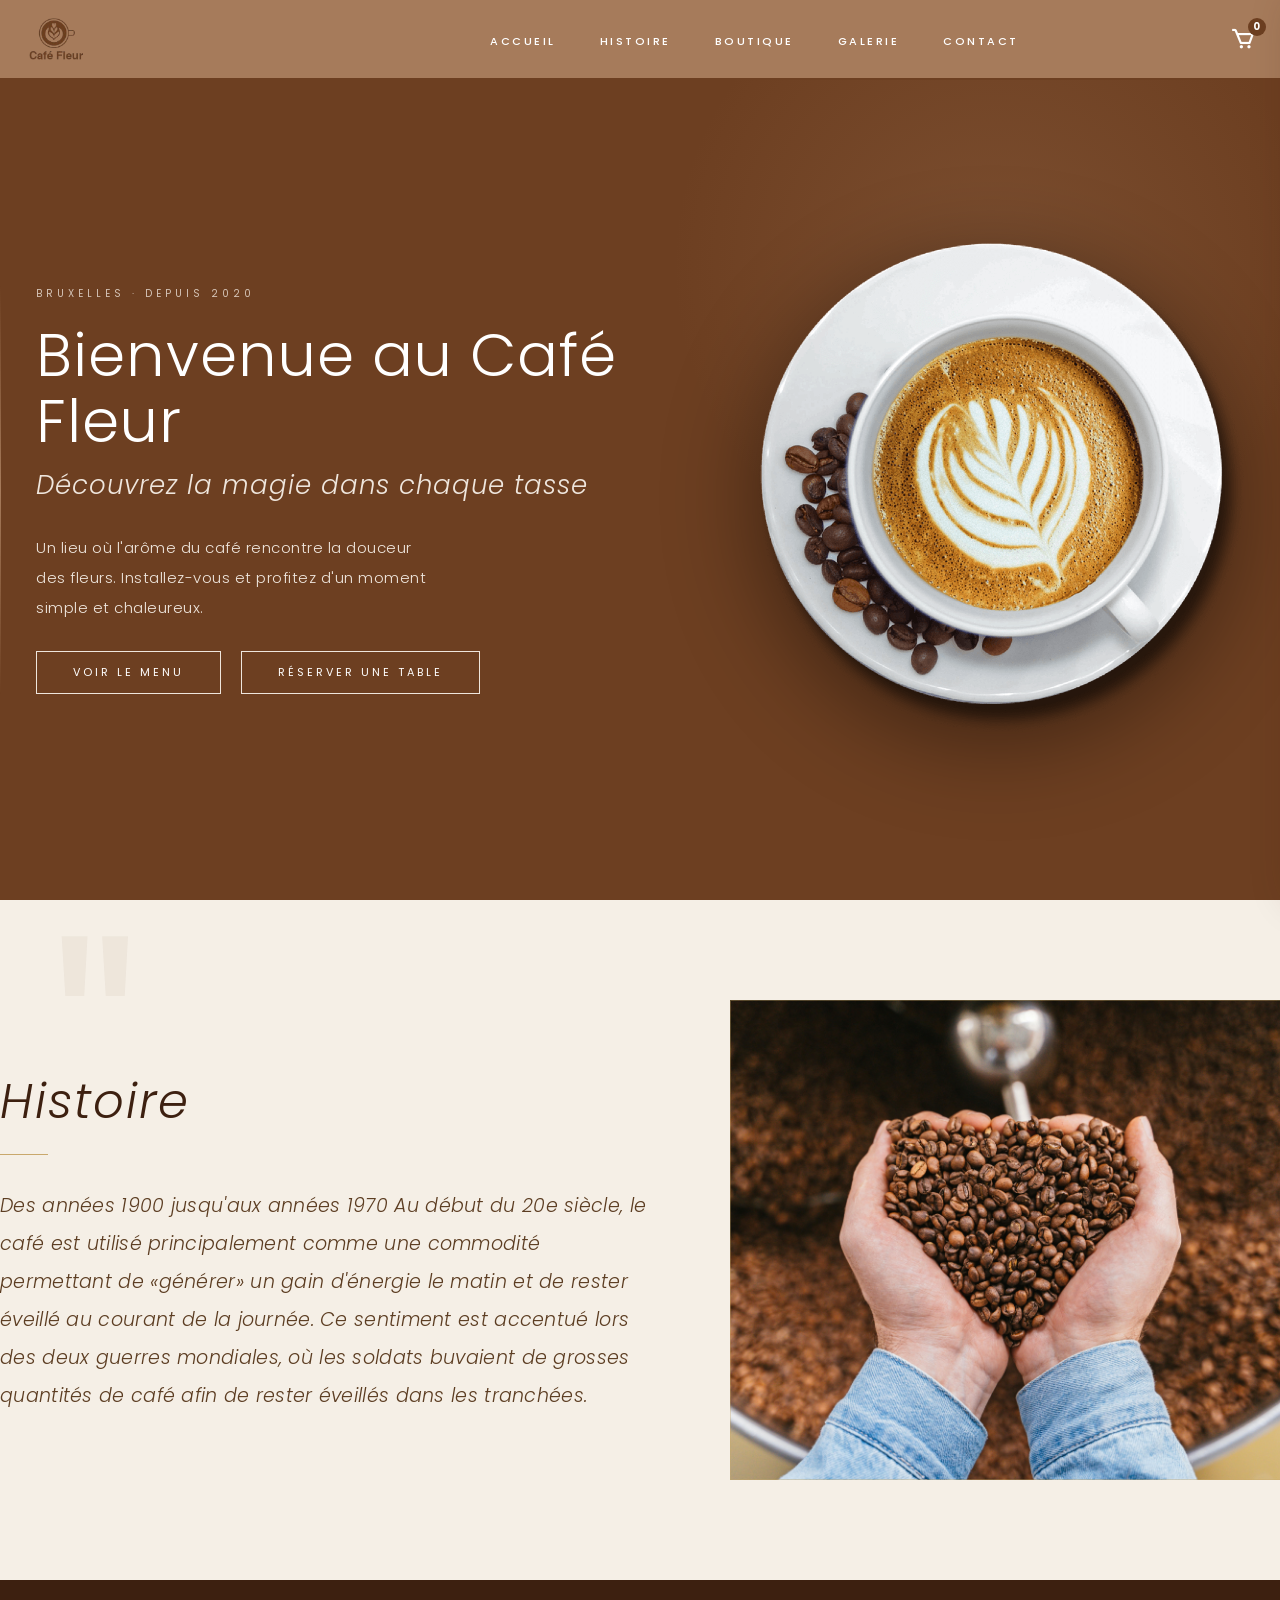
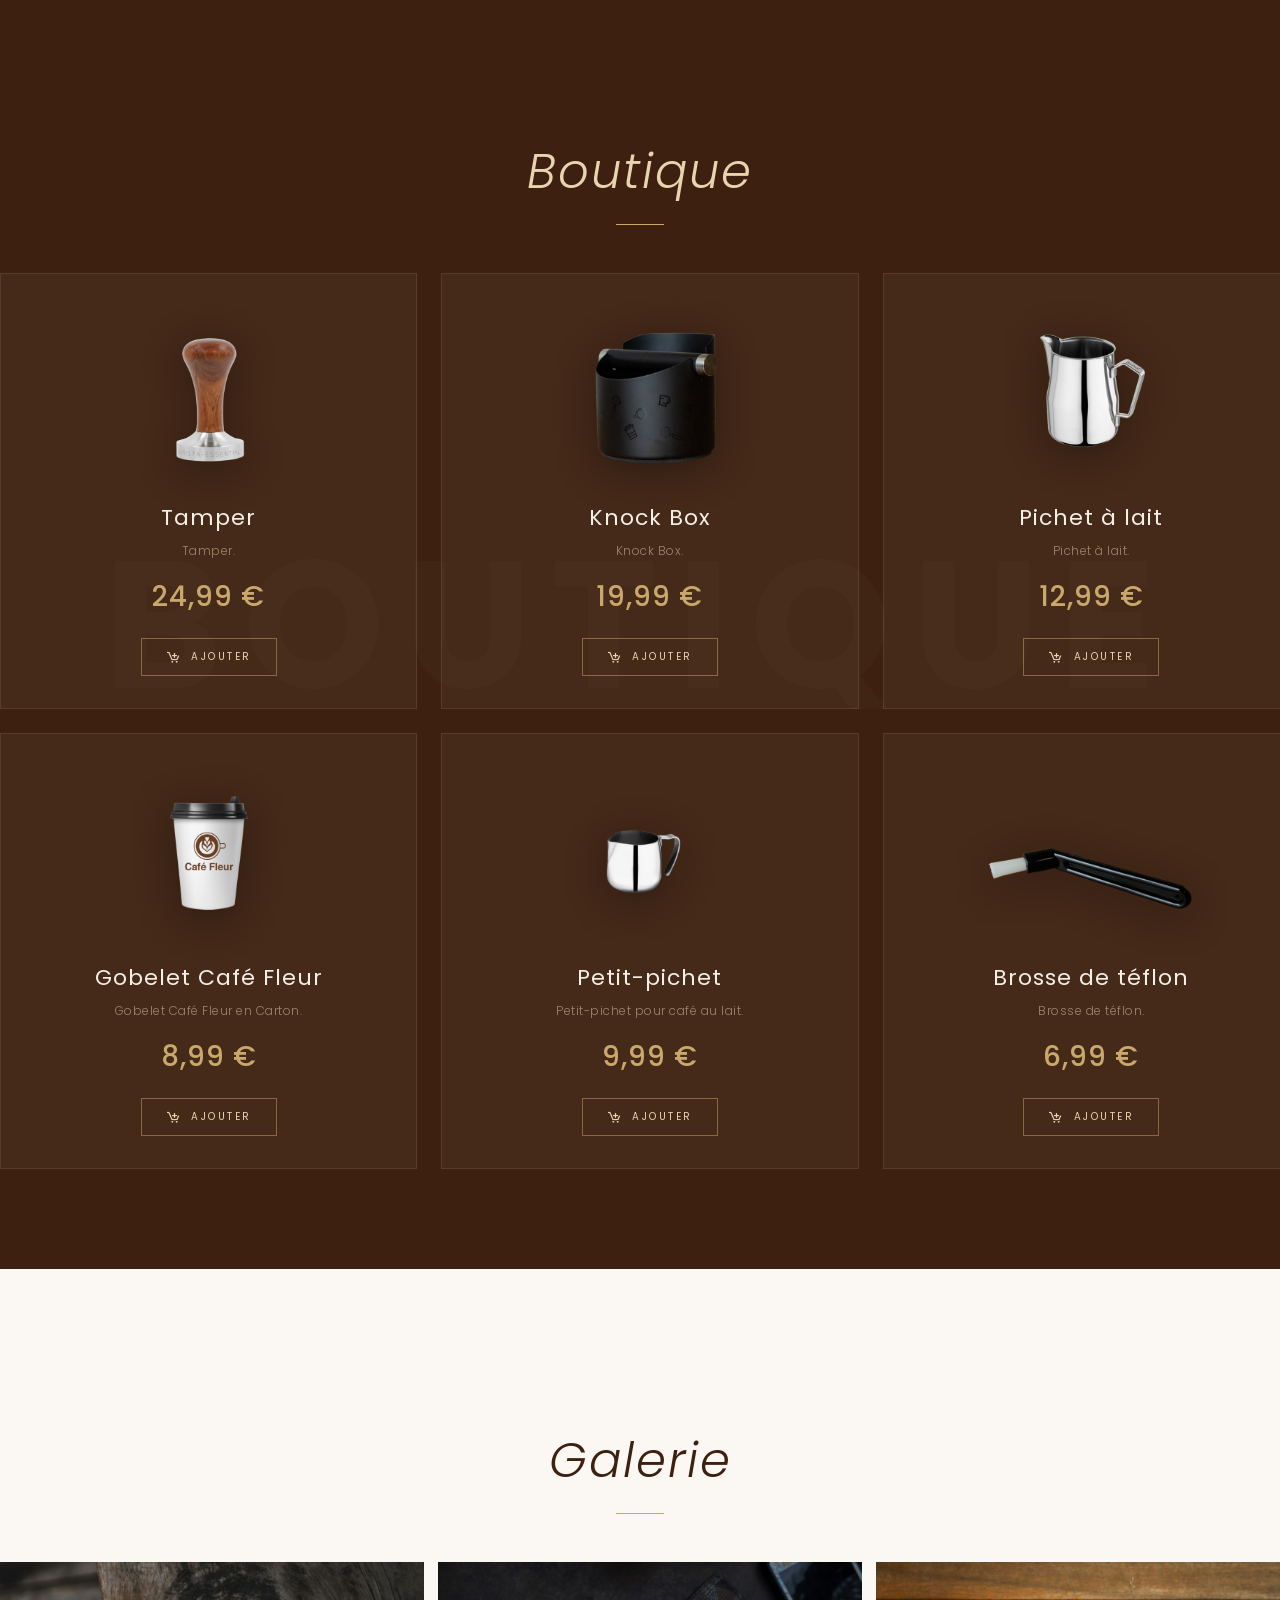
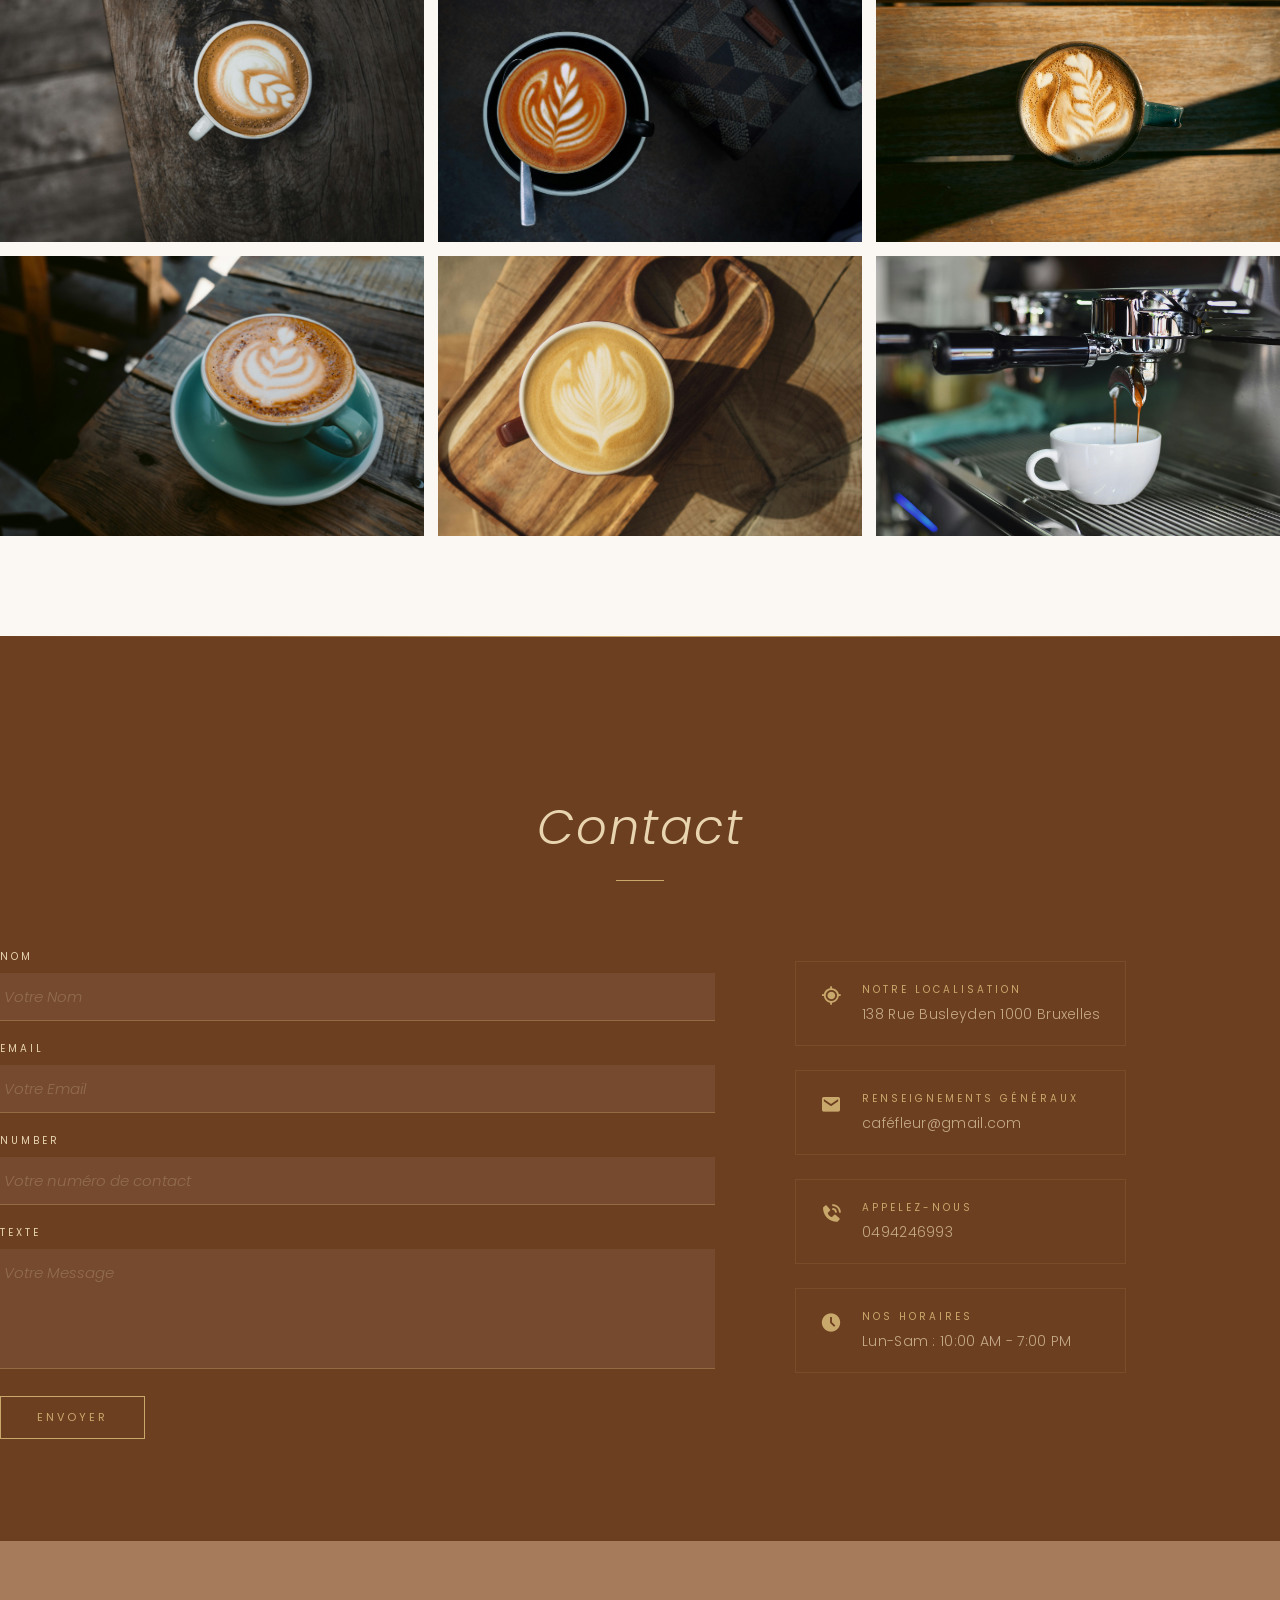
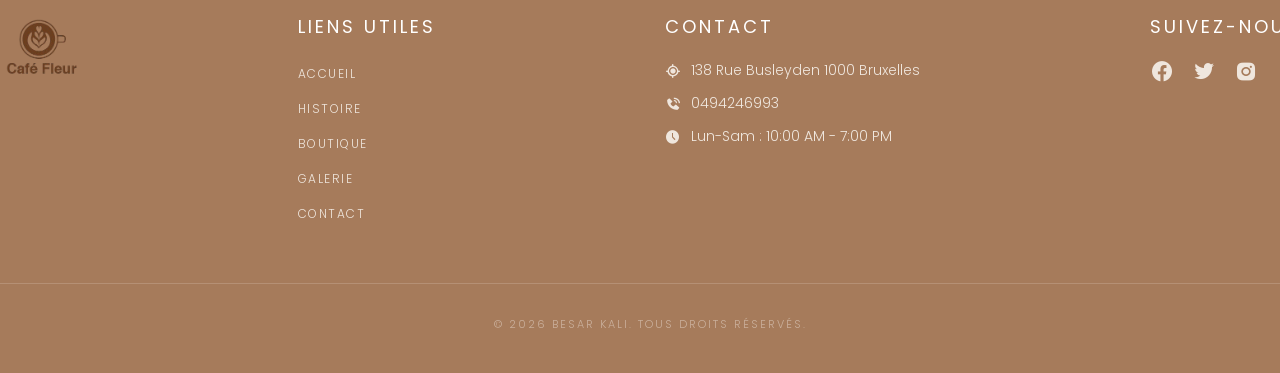
==== commit 14e9a799: "Mise a jour globale" ====
--- a/index.html
+++ b/index.html
@@ -31,7 +31,7 @@
                 <li><a href="index.html">Accueil</a></li>
                 <li><a href="#about">Histoire</a></li>
                 <li><a href="#service">Boutique</a></li>
-                <li><a href="#gallery">Gallery</a></li>
+                <li><a href="#gallery">Galerie</a></li>
                 <li><a href="#contact">Contact</a></li>
             </ul>
 
@@ -189,7 +189,7 @@
 
     <!-- Gallery Section -->
     <section class="gallery" id="gallery">
-        <h2 class="section_title">Gallery</h2>
+        <h2 class="section_title">Galerie</h2>
         <div class="section_container">
             <div class="gallery_container">
                 <div class="gallery_items">
@@ -234,7 +234,7 @@
                             <input type="number" id="number" placeholder="Votre numéro de contact" required>
                         </div>
                         <div class="field">
-                            <label for="textarea">Text</label>
+                            <label for="textarea">Texte</label>
                             <textarea name="textarea" id="textarea" placeholder="Votre Message"></textarea>
                         </div>
 
@@ -247,7 +247,7 @@
                         <i class='bx bx-current-location'></i>
                         <div class="contact_details">
                             <h3>Notre localisation</h3>
-                            <p>138 Rue Busleyden 1000 Brussel</p>
+                            <p>138 Rue Busleyden 1000 Bruxelles</p>
                         </div>
                     </div>
                     <div class="contact_items">
@@ -292,7 +292,7 @@
                         <li><a href="index.html">Accueil</a></li>
                         <li><a href="#about">Histoire</a></li>
                         <li><a href="#service">Boutique</a></li>
-                        <li><a href="#gallery">Gallery</a></li>
+                        <li><a href="#gallery">Galerie</a></li>
                         <li><a href="#contact">Contact</a></li>
                     </ul>
                 </div>
@@ -300,7 +300,7 @@
                 <div class="contact_us">
                     <h3>Contact</h3>
                     <ul>
-                        <li><i class='bx bx-current-location'></i> <span>138 Rue Busleyden 1000 Brussel
+                        <li><i class='bx bx-current-location'></i> <span>138 Rue Busleyden 1000 Bruxelles
                             </span></li>
                         <li><i class='bx bxs-phone-call'></i> <span>0494246993</span></li>
                         <li><i class='bx bxs-time-five'></i> <span>Lun-Sam : 10:00 AM - 7:00 PM</span></li>
@@ -308,7 +308,7 @@
                 </div>
 
                 <div class="follow_us">
-                    <h3>Follow</h3>
+                    <h3>Suivez-nous</h3>
                     <i class='bx bxl-facebook-circle'></i>
                     <i class='bx bxl-twitter'></i>
                     <i class='bx bxl-instagram-alt'></i>
--- a/style.css
+++ b/style.css
@@ -1,4 +1,4 @@
-@import url('https://fonts.googleapis.com/css2?family=Cormorant+Garamond:ital,wght@0,300;0,400;0,500;0,600;1,300;1,400&family=Jost:wght@200;300;400;500;600&display=swap');
+@import url('https://fonts.googleapis.com/css2?family=Poppins:ital,wght@0,300;0,400;0,500;0,600;0,700;1,300;1,400&display=swap');
 
 * {
     margin: 0;
@@ -25,7 +25,7 @@
 }
 
 body {
-    font-family: 'Jost', sans-serif;
+    font-family: 'Poppins', sans-serif;
     background: var(--warm-white);
     color: var(--text-dark);
     overflow-x: hidden;
@@ -49,7 +49,7 @@
     border-radius: 0;
     background: transparent;
     color: var(--gold);
-    font-family: 'Jost', sans-serif;
+    font-family: 'Poppins', sans-serif;
     font-size: 11px;
     font-weight: 400;
     letter-spacing: 3px;
@@ -105,7 +105,7 @@
 .section_title {
     text-align: center;
     padding: 56px 0 48px;
-    font-family: 'Cormorant Garamond', serif;
+    font-family: 'Poppins', sans-serif;
     font-size: 48px;
     font-weight: 300;
     font-style: italic;
@@ -284,7 +284,7 @@
 }
 
 .cart_header h3 {
-    font-family: 'Cormorant Garamond', serif;
+    font-family: 'Poppins', sans-serif;
     font-size: 22px;
     font-weight: 400;
     font-style: italic;
@@ -423,7 +423,7 @@
 }
 
 .cart_total span:last-child {
-    font-family: 'Cormorant Garamond', serif;
+    font-family: 'Poppins', sans-serif;
     font-size: 26px;
     font-weight: 500;
     color: var(--brown-mid);
@@ -508,7 +508,7 @@
 }
 
 .hero_container .text_section h2 {
-    font-family: 'Cormorant Garamond', serif;
+    font-family: 'Poppins', sans-serif;
     font-size: 60px;
     font-weight: 300;
     color: #fff;
@@ -517,7 +517,7 @@
 }
 
 .hero_container .text_section h3 {
-    font-family: 'Cormorant Garamond', serif;
+    font-family: 'Poppins', sans-serif;
     font-size: 26px;
     font-weight: 300;
     font-style: italic;
@@ -605,7 +605,7 @@
     position: absolute;
     top: 20px;
     left: 4%;
-    font-family: 'Cormorant Garamond', serif;
+    font-family: 'Poppins', sans-serif;
     font-size: 300px;
     color: rgba(109, 63, 33, 0.05);
     line-height: 1;
@@ -633,7 +633,7 @@
 }
 
 .about_container .text_section p {
-    font-family: 'Cormorant Garamond', serif;
+    font-family: 'Poppins', sans-serif;
     font-size: 19px;
     font-weight: 300;
     font-style: italic;
@@ -683,7 +683,7 @@
     top: 50%;
     left: 50%;
     transform: translate(-50%, -50%);
-    font-family: 'Cormorant Garamond', serif;
+    font-family: 'Poppins', sans-serif;
     font-size: 180px;
     font-weight: 700;
     color: rgba(255, 255, 255, 0.02);
@@ -762,7 +762,7 @@
 }
 
 .services_items .services_text h3 {
-    font-family: 'Cormorant Garamond', serif;
+    font-family: 'Poppins', sans-serif;
     font-size: 22px;
     font-weight: 400;
     color: var(--cream);
@@ -779,7 +779,7 @@
 }
 
 .services_items .services_text .product_price {
-    font-family: 'Cormorant Garamond', serif;
+    font-family: 'Poppins', sans-serif;
     font-size: 28px;
     font-weight: 500;
     color: var(--gold);
@@ -903,7 +903,7 @@
     border: none;
     border-bottom: 1px solid rgba(201, 168, 108, 0.35);
     padding: 12px 4px;
-    font-family: 'Jost', sans-serif;
+    font-family: 'Poppins', sans-serif;
     font-size: 15px;
     font-weight: 300;
     color: var(--cream);
@@ -993,7 +993,7 @@
 }
 
 .footer_section h3 {
-    font-family: 'Cormorant Garamond', serif;
+    font-family: 'Poppins', sans-serif;
     font-size: 18px;
     font-weight: 400;
     letter-spacing: 3px;
